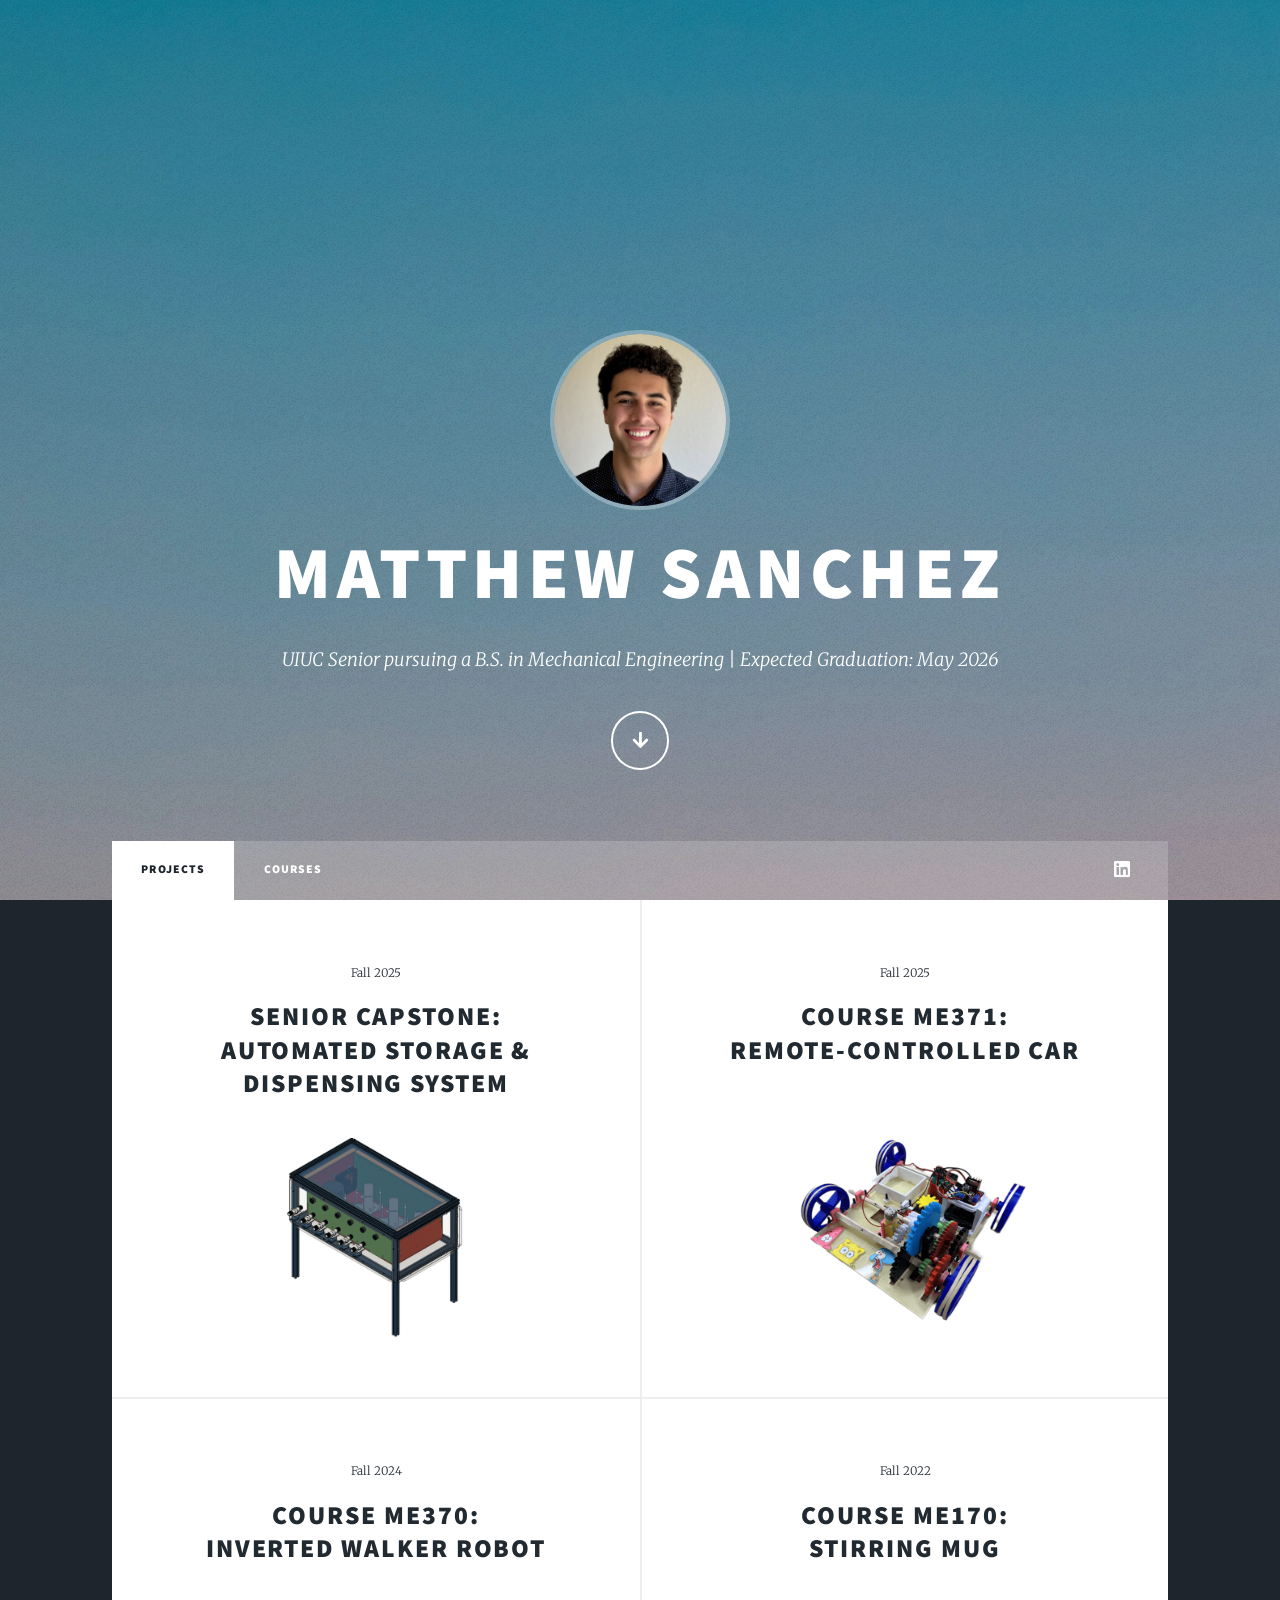
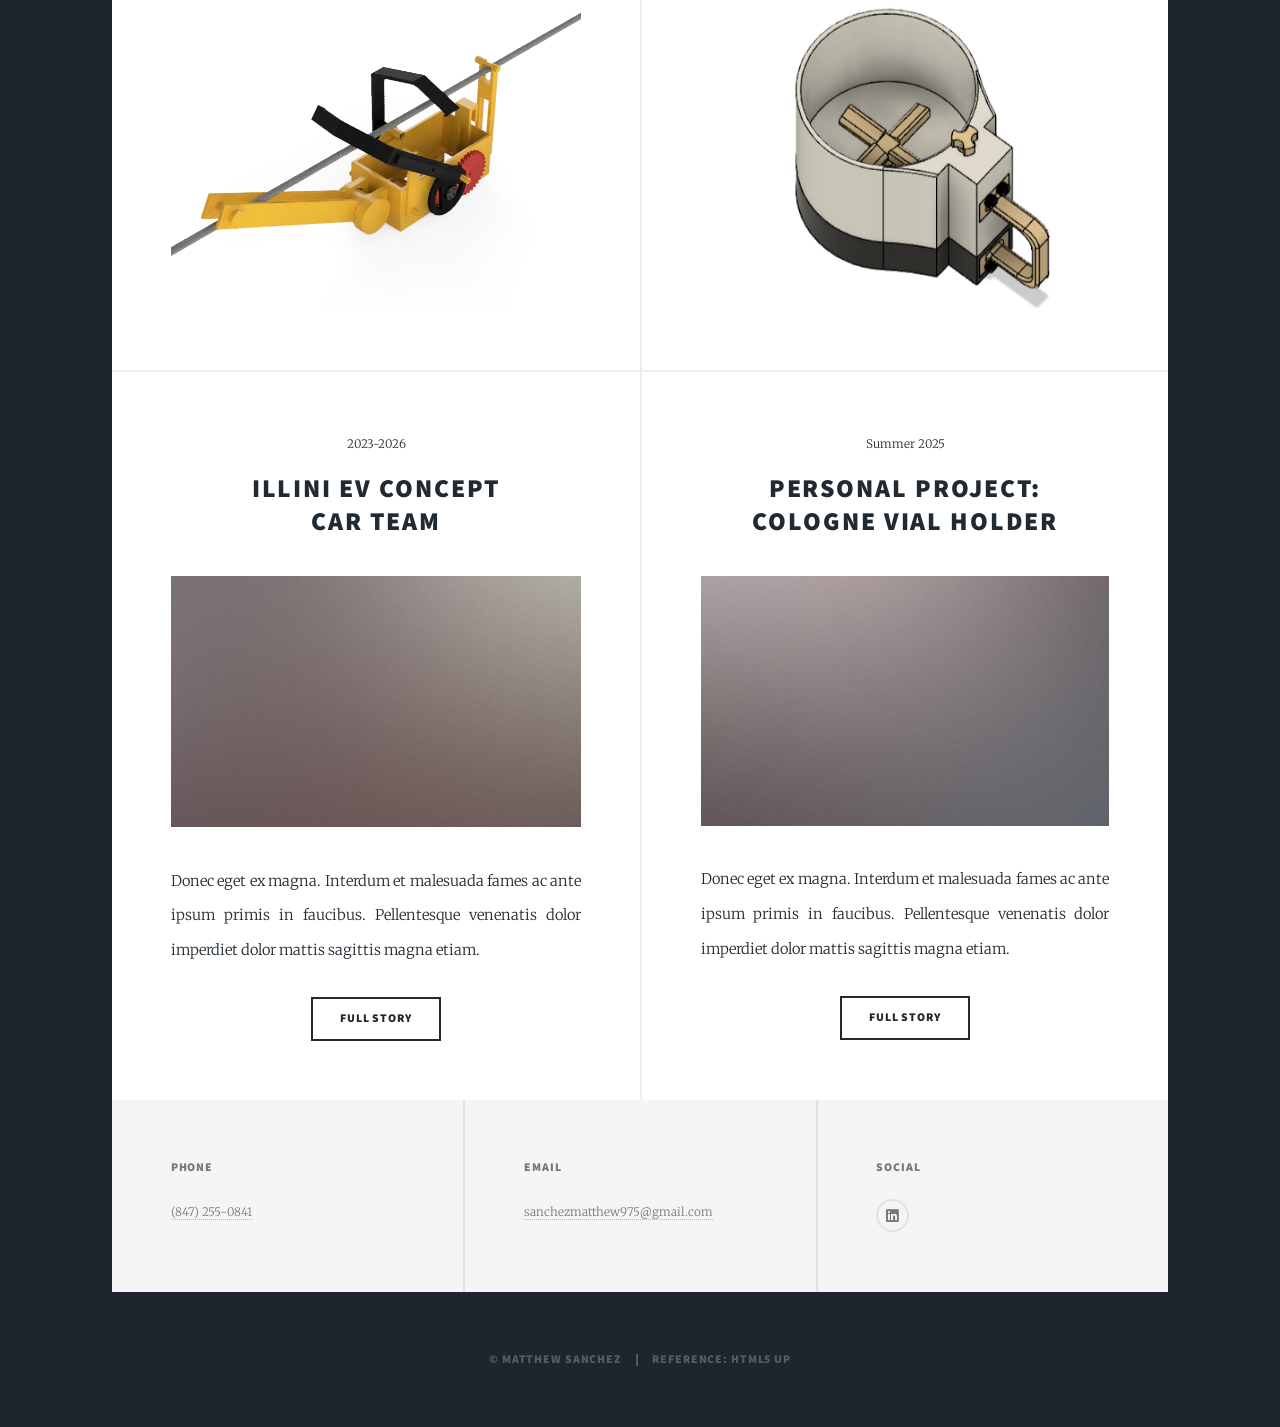
==== index.html @ 17739a6c "updated the website" ====
<!DOCTYPE HTML>
<!--
	Massively by HTML5 UP
	html5up.net | @ajlkn
	Free for personal and commercial use under the CCA 3.0 license (html5up.net/license)
-->
<html>
	<style>
    /* This handles the circular photo sizing and shape */
    #intro .image.profile {
        display: block;
        margin: 0 auto 2rem auto; /* Centers the image and adds space below */
        width: 180px;             /* Size of the circle */
        height: 180px;
    }

    #intro .image.profile img {
        width: 100%;
        height: 100%;
        border-radius: 50%;       /* Makes it a circle */
        object-fit: cover;        /* Keeps the face from looking stretched */
        border: 4px solid rgba(255, 255, 255, 0.3); /* Subtle white border */
    }
	</style>
	<head>
		<title>Matthew Sanchez Portfolio</title>
		<meta charset="utf-8" />
		<meta name="viewport" content="width=device-width, initial-scale=1, user-scalable=no" />
		<link rel="stylesheet" href="assets/css/main.css" />
		<noscript><link rel="stylesheet" href="assets/css/noscript.css" /></noscript>
	</head>
	<body class="is-preload">

		<!-- Wrapper -->
			<div id="wrapper" class="fade-in">

				<!-- Intro -->
					<div id="intro">
						<span class="image profile"><img src="images/closeup3.JPG" alt="Matthew Sanchez Profile" /></span>
						<h1>Matthew Sanchez</h1>
						<p>UIUC Senior pursuing a B.S. in Mechanical Engineering | Expected Graduation: May 2026</p>
						<ul class="actions">
							<li><a href="#header" class="button icon solid solo fa-arrow-down scrolly">Continue</a></li>
						</ul>
					</div>

				<!-- Header -->
					<header id="header">
						<a  class="logo">Projects</a>
					</header>

				<!-- Nav -->
					<nav id="nav">
						<ul class="links">
							<li class="active"><a href="index.html">Projects</a></li>
							<li><a href="courses.html">Courses</a></li>
							<!-- <li><a href="elements.html">Elements Reference</a></li> -->
						</ul>
						<ul class="icons">
							<li><a href="https://www.linkedin.com/in/matthew-sanchez-/" class="icon brands fa-linkedin"><span class="label">LinkedIn</span></a></li>
						</ul>
					</nav>

				<!-- Main -->
					<div id="main">

						<!-- Featured Post
							<article class="post featured">
								<header class="major">
									<span class="date">April 25, 2017</span>
									<h2><a href="#">And this is a<br />
									massive headline</a></h2>
									<p>Matthew ornare velit lacus varius enim ullamcorper proin aliquam<br />
									facilisis ante sed etiam magna interdum congue. Lorem ipsum dolor<br />
									amet nullam sed etiam veroeros.</p>
								</header>
								<a href="#" class="image main"><img src="images/pic01.jpg" alt="" /></a>
								<ul class="actions special">
									<li><a href="#" class="button large">Full Story</a></li>
								</ul>
							</article> -->

						<!-- Posts -->
							<section class="posts">
								<article>
									<header>
										<span class="date">Fall 2025</span>
										<h2><a href="senior_capstone.html">Senior Capstone:<br />
										Automated Storage & Dispensing System</a></h2>
									</header>
									<a href="senior_capstone.html" class="image fit"><img src="images/senior_1.png" alt="" /></a>
								</article>
								<article>
									<header>
										<span class="date">Fall 2025</span>
										<h2><a href="me371.html">Course ME371:<br />
										Remote-Controlled Car<br />
										‎ </a></h2>
									</header>
									<a href="me371.html" class="image fit"><img src="images/rc_car2.png" alt="" /></a>
								</article>
								<article>
									<header>
										<span class="date">Fall 2024</span>
										<h2><a href="370.html">Course ME370:<br />
										Inverted Walker Robot</a></h2>
									</header>
									<a href="370.html" class="image fit"><img src="images/sloth3.png" alt="" /></a>
								</article>
								<article>
									<header>
										<span class="date">Fall 2022</span>
										<h2><a href="#">Course ME170:<br />
										Stirring Mug</a></h2>
									</header>
									<a href="#" class="image fit"><img src="images/teamugpro2.png" alt="" /></a>
								</article>
								<article>
									<header>
										<span class="date">2023-2026</span>
										<h2><a href="#">Illini EV Concept<br />
										Car Team</a></h2>
									</header>
									<a href="#" class="image fit"><img src="images/pic06.jpg" alt="" /></a>
									<p>Donec eget ex magna. Interdum et malesuada fames ac ante ipsum primis in faucibus. Pellentesque venenatis dolor imperdiet dolor mattis sagittis magna etiam.</p>
									<ul class="actions special">
										<li><a href="#" class="button">Full Story</a></li>
									</ul>
								</article>
								<article>
									<header>
										<span class="date">Summer 2025</span>
										<h2><a href="#">Personal Project:<br />
										Cologne Vial Holder</a></h2>
									</header>
									<a href="#" class="image fit"><img src="images/pic07.jpg" alt="" /></a>
									<p>Donec eget ex magna. Interdum et malesuada fames ac ante ipsum primis in faucibus. Pellentesque venenatis dolor imperdiet dolor mattis sagittis magna etiam.</p>
									<ul class="actions special">
										<li><a href="#" class="button">Full Story</a></li>
									</ul>
								</article>
							</section>
					</div>

				<!-- Footer -->
					<footer id="footer">
							<section>
								<h3>Phone</h3>
								<p><a>(847) 255-0841</a></p>
							</section>
							<section>
								<h3>Email</h3>
								<p><a>sanchezmatthew975@gmail.com</a></p>
							</section>
							<section>
								<h3>Social</h3>
								<ul class="icons alt">
									<li><a href="https://www.linkedin.com/in/matthew-sanchez-/" class="icon brands fa-linkedin"><span class="label">LinkedIn</span></a></li>
								</ul>
							</section>
					</footer>

				<!-- Copyright -->
					<div id="copyright">
						<ul><li>&copy; Matthew Sanchez</li><li>Reference: HTML5 UP</li></ul>
					</div>

			</div>

		<!-- Scripts -->
			<script src="assets/js/jquery.min.js"></script>
			<script src="assets/js/jquery.scrollex.min.js"></script>
			<script src="assets/js/jquery.scrolly.min.js"></script>
			<script src="assets/js/browser.min.js"></script>
			<script src="assets/js/breakpoints.min.js"></script>
			<script src="assets/js/util.js"></script>
			<script src="assets/js/main.js"></script>

	</body>
</html>
---- assets/css/main.css ----
@import url(fontawesome-all.min.css);
@import url("https://fonts.googleapis.com/css?family=Merriweather:300,700,300italic,700italic|Source+Sans+Pro:900");

/*
	Massively by HTML5 UP
	html5up.net | @ajlkn
	Free for personal and commercial use under the CCA 3.0 license (html5up.net/license)
*/

html, body, div, span, applet, object,
iframe, h1, h2, h3, h4, h5, h6, p, blockquote,
pre, a, abbr, acronym, address, big, cite,
code, del, dfn, em, img, ins, kbd, q, s, samp,
small, strike, strong, sub, sup, tt, var, b,
u, i, center, dl, dt, dd, ol, ul, li, fieldset,
form, label, legend, table, caption, tbody,
tfoot, thead, tr, th, td, article, aside,
canvas, details, embed, figure, figcaption,
footer, header, hgroup, menu, nav, output, ruby,
section, summary, time, mark, audio, video {
	margin: 0;
	padding: 0;
	border: 0;
	font-size: 100%;
	font: inherit;
	vertical-align: baseline;}

article, aside, details, figcaption, figure,
footer, header, hgroup, menu, nav, section {
	display: block;}

body {
	line-height: 1;
}

ol, ul {
	list-style: none;
}

blockquote, q {
	quotes: none;
}

	blockquote:before, blockquote:after, q:before, q:after {
		content: '';
		content: none;
	}

table {
	border-collapse: collapse;
	border-spacing: 0;
}

body {
	-webkit-text-size-adjust: none;
}

mark {
	background-color: transparent;
	color: inherit;
}

input::-moz-focus-inner {
	border: 0;
	padding: 0;
}

input, select, textarea {
	-moz-appearance: none;
	-webkit-appearance: none;
	-ms-appearance: none;
	appearance: none;
}

/* Basic */

	@-ms-viewport {
		width: device-width;
	}

	body {
		-ms-overflow-style: scrollbar;
	}

	@media screen and (max-width: 480px) {

		html, body {
			min-width: 320px;
		}

	}

	html {
		box-sizing: border-box;
	}

	*, *:before, *:after {
		box-sizing: inherit;
	}

	body {
		background-color: #1e252d;
	}

		body.is-preload *, body.is-preload *:before, body.is-preload *:after {
			-moz-animation: none !important;
			-webkit-animation: none !important;
			-ms-animation: none !important;
			animation: none !important;
			-moz-transition: none !important;
			-webkit-transition: none !important;
			-ms-transition: none !important;
			transition: none !important;
		}

/* Type */

	html {
		font-size: 16pt;
	}

		@media screen and (max-width: 1680px) {

			html {
				font-size: 12pt;
			}

		}

		@media screen and (max-width: 1280px) {

			html {
				font-size: 11pt;
			}

		}

		@media screen and (max-width: 360px) {

			html {
				font-size: 10pt;
			}

		}

	body {
		color: #212931;
	}

	body, input, select, textarea {
		font-family: "Merriweather", Georgia, serif;
		font-weight: 300;
		font-size: 1rem;
		line-height: 2.375;
	}

	a {
		-moz-transition: color 0.2s ease-in-out, background-color 0.2s ease-in-out, border-color 0.2s ease-in-out, box-shadow 0.2s ease-in-out;
		-webkit-transition: color 0.2s ease-in-out, background-color 0.2s ease-in-out, border-color 0.2s ease-in-out, box-shadow 0.2s ease-in-out;
		-ms-transition: color 0.2s ease-in-out, background-color 0.2s ease-in-out, border-color 0.2s ease-in-out, box-shadow 0.2s ease-in-out;
		transition: color 0.2s ease-in-out, background-color 0.2s ease-in-out, border-color 0.2s ease-in-out, box-shadow 0.2s ease-in-out;
		border-bottom: dotted 1px;
		text-decoration: none;
	}

		a:hover {
			border-bottom-color: transparent;
		}

	strong, b {
		font-weight: 600;
	}

	em, i {
		font-style: italic;
	}

	p {
		text-align: justify;
		margin: 0 0 2rem 0;
	}

	h1, h2, h3, h4, h5, h6 {
		font-family: "Source Sans Pro", Helvetica, sans-serif;
		font-weight: 900;
		line-height: 1.5;
		letter-spacing: 0.075em;
		text-transform: uppercase;
		margin: 0 0 1rem 0;
	}

		h1 a, h2 a, h3 a, h4 a, h5 a, h6 a {
			border-bottom: 0;
			color: inherit;
			text-decoration: none;
		}

	h1 {
		font-size: 4rem;
		line-height: 1.1;
		margin: 0 0 2rem 0;
	}

	h2 {
		font-size: 1.75rem;
		line-height: 1.3;
		margin: 0 0 1.5rem 0;
	}

	h3 {
		font-size: 1.25rem;
		margin: 0 0 1.5rem 0;
	}

	h4 {
		font-size: 1rem;
	}

	h5 {
		font-size: 0.9rem;
	}

	h6 {
		font-size: 0.8rem;
	}

	sub {
		font-size: 0.8rem;
		position: relative;
		top: 0.5rem;
	}

	sup {
		font-size: 0.8rem;
		position: relative;
		top: -0.5rem;
	}

	blockquote {
		border-left: solid 4px;
		font-style: italic;
		margin: 0 0 2rem 0;
		padding: 0.5rem 0 0.5rem 2rem;
	}

	code {
		border: solid 2px;
		font-family: "Courier New", monospace;
		font-size: 0.9rem;
		margin: 0 0.25rem;
		padding: 0.25rem 0.65rem;
	}

	pre {
		-webkit-overflow-scrolling: touch;
		font-family: "Courier New", monospace;
		font-size: 0.9rem;
		margin: 0 0 2rem 0;
	}

		pre code {
			display: block;
			line-height: 1.75;
			padding: 1rem 1.5rem;
			overflow-x: auto;
		}

	hr {
		border: 0;
		border-bottom: solid 2px;
		margin: 3rem 0;
	}

		hr.major {
			margin: 5rem 0;
		}

	.align-left {
		text-align: left;
	}

	.align-center {
		text-align: center;
	}

	.align-right {
		text-align: right;
	}

	input, select, textarea {
		color: #212931;
	}

	a {
		color: #212931;
		border-bottom-color: rgba(33, 41, 49, 0.5);
	}

		a:hover {
			border-bottom-color: transparent;
			color: #18bfef !important;
		}

	strong, b {
		color: #212931;
	}

	h1, h2, h3, h4, h5, h6 {
		color: #212931;
	}

	blockquote {
		border-left-color: #eeeeee;
	}

	code {
		background: rgba(220, 220, 220, 0.25);
		border-color: #eeeeee;
	}

	hr {
		border-bottom-color: #eeeeee;
	}

/* Row */

	.row {
		display: flex;
		flex-wrap: wrap;
		box-sizing: border-box;
		align-items: stretch;
	}

		.row > * {
			box-sizing: border-box;
		}

		.row.gtr-uniform > * > :last-child {
			margin-bottom: 0;
		}

		.row.aln-left {
			justify-content: flex-start;
		}

		.row.aln-center {
			justify-content: center;
		}

		.row.aln-right {
			justify-content: flex-end;
		}

		.row.aln-top {
			align-items: flex-start;
		}

		.row.aln-middle {
			align-items: center;
		}

		.row.aln-bottom {
			align-items: flex-end;
		}

		.row > .imp {
			order: -1;
		}

		.row > .col-1 {
			width: 8.33333%;
		}

		.row > .off-1 {
			margin-left: 8.33333%;
		}

		.row > .col-2 {
			width: 16.66667%;
		}

		.row > .off-2 {
			margin-left: 16.66667%;
		}

		.row > .col-3 {
			width: 25%;
		}

		.row > .off-3 {
			margin-left: 25%;
		}

		.row > .col-4 {
			width: 33.33333%;
		}

		.row > .off-4 {
			margin-left: 33.33333%;
		}

		.row > .col-5 {
			width: 41.66667%;
		}

		.row > .off-5 {
			margin-left: 41.66667%;
		}

		.row > .col-6 {
			width: 50%;
		}

		.row > .off-6 {
			margin-left: 50%;
		}

		.row > .col-7 {
			width: 58.33333%;
		}

		.row > .off-7 {
			margin-left: 58.33333%;
		}

		.row > .col-8 {
			width: 66.66667%;
		}

		.row > .off-8 {
			margin-left: 66.66667%;
		}

		.row > .col-9 {
			width: 75%;
		}

		.row > .off-9 {
			margin-left: 75%;
		}

		.row > .col-10 {
			width: 83.33333%;
		}

		.row > .off-10 {
			margin-left: 83.33333%;
		}

		.row > .col-11 {
			width: 91.66667%;
		}

		.row > .off-11 {
			margin-left: 91.66667%;
		}

		.row > .col-12 {
			width: 100%;
		}

		.row > .off-12 {
			margin-left: 100%;
		}

		.row.gtr-0 {
			margin-top: 0;
			margin-left: 0rem;
		}

			.row.gtr-0 > * {
				padding: 0 0 0 0rem;
			}

			.row.gtr-0.gtr-uniform {
				margin-top: 0rem;
			}

				.row.gtr-0.gtr-uniform > * {
					padding-top: 0rem;
				}

		.row.gtr-25 {
			margin-top: 0;
			margin-left: -0.375rem;
		}

			.row.gtr-25 > * {
				padding: 0 0 0 0.375rem;
			}

			.row.gtr-25.gtr-uniform {
				margin-top: -0.375rem;
			}

				.row.gtr-25.gtr-uniform > * {
					padding-top: 0.375rem;
				}

		.row.gtr-50 {
			margin-top: 0;
			margin-left: -0.75rem;
		}

			.row.gtr-50 > * {
				padding: 0 0 0 0.75rem;
			}

			.row.gtr-50.gtr-uniform {
				margin-top: -0.75rem;
			}

				.row.gtr-50.gtr-uniform > * {
					padding-top: 0.75rem;
				}

		.row {
			margin-top: 0;
			margin-left: -1.5rem;
		}

			.row > * {
				padding: 0 0 0 1.5rem;
			}

			.row.gtr-uniform {
				margin-top: -1.5rem;
			}

				.row.gtr-uniform > * {
					padding-top: 1.5rem;
				}

		.row.gtr-150 {
			margin-top: 0;
			margin-left: -2.25rem;
		}

			.row.gtr-150 > * {
				padding: 0 0 0 2.25rem;
			}

			.row.gtr-150.gtr-uniform {
				margin-top: -2.25rem;
			}

				.row.gtr-150.gtr-uniform > * {
					padding-top: 2.25rem;
				}

		.row.gtr-200 {
			margin-top: 0;
			margin-left: -3rem;
		}

			.row.gtr-200 > * {
				padding: 0 0 0 3rem;
			}

			.row.gtr-200.gtr-uniform {
				margin-top: -3rem;
			}

				.row.gtr-200.gtr-uniform > * {
					padding-top: 3rem;
				}

		@media screen and (max-width: 1680px) {

			.row {
				display: flex;
				flex-wrap: wrap;
				box-sizing: border-box;
				align-items: stretch;
			}

				.row > * {
					box-sizing: border-box;
				}

				.row.gtr-uniform > * > :last-child {
					margin-bottom: 0;
				}

				.row.aln-left {
					justify-content: flex-start;
				}

				.row.aln-center {
					justify-content: center;
				}

				.row.aln-right {
					justify-content: flex-end;
				}

				.row.aln-top {
					align-items: flex-start;
				}

				.row.aln-middle {
					align-items: center;
				}

				.row.aln-bottom {
					align-items: flex-end;
				}

				.row > .imp-xlarge {
					order: -1;
				}

				.row > .col-1-xlarge {
					width: 8.33333%;
				}

				.row > .off-1-xlarge {
					margin-left: 8.33333%;
				}

				.row > .col-2-xlarge {
					width: 16.66667%;
				}

				.row > .off-2-xlarge {
					margin-left: 16.66667%;
				}

				.row > .col-3-xlarge {
					width: 25%;
				}

				.row > .off-3-xlarge {
					margin-left: 25%;
				}

				.row > .col-4-xlarge {
					width: 33.33333%;
				}

				.row > .off-4-xlarge {
					margin-left: 33.33333%;
				}

				.row > .col-5-xlarge {
					width: 41.66667%;
				}

				.row > .off-5-xlarge {
					margin-left: 41.66667%;
				}

				.row > .col-6-xlarge {
					width: 50%;
				}

				.row > .off-6-xlarge {
					margin-left: 50%;
				}

				.row > .col-7-xlarge {
					width: 58.33333%;
				}

				.row > .off-7-xlarge {
					margin-left: 58.33333%;
				}

				.row > .col-8-xlarge {
					width: 66.66667%;
				}

				.row > .off-8-xlarge {
					margin-left: 66.66667%;
				}

				.row > .col-9-xlarge {
					width: 75%;
				}

				.row > .off-9-xlarge {
					margin-left: 75%;
				}

				.row > .col-10-xlarge {
					width: 83.33333%;
				}

				.row > .off-10-xlarge {
					margin-left: 83.33333%;
				}

				.row > .col-11-xlarge {
					width: 91.66667%;
				}

				.row > .off-11-xlarge {
					margin-left: 91.66667%;
				}

				.row > .col-12-xlarge {
					width: 100%;
				}

				.row > .off-12-xlarge {
					margin-left: 100%;
				}

				.row.gtr-0 {
					margin-top: 0;
					margin-left: 0rem;
				}

					.row.gtr-0 > * {
						padding: 0 0 0 0rem;
					}

					.row.gtr-0.gtr-uniform {
						margin-top: 0rem;
					}

						.row.gtr-0.gtr-uniform > * {
							padding-top: 0rem;
						}

				.row.gtr-25 {
					margin-top: 0;
					margin-left: -0.375rem;
				}

					.row.gtr-25 > * {
						padding: 0 0 0 0.375rem;
					}

					.row.gtr-25.gtr-uniform {
						margin-top: -0.375rem;
					}

						.row.gtr-25.gtr-uniform > * {
							padding-top: 0.375rem;
						}

				.row.gtr-50 {
					margin-top: 0;
					margin-left: -0.75rem;
				}

					.row.gtr-50 > * {
						padding: 0 0 0 0.75rem;
					}

					.row.gtr-50.gtr-uniform {
						margin-top: -0.75rem;
					}

						.row.gtr-50.gtr-uniform > * {
							padding-top: 0.75rem;
						}

				.row {
					margin-top: 0;
					margin-left: -1.5rem;
				}

					.row > * {
						padding: 0 0 0 1.5rem;
					}

					.row.gtr-uniform {
						margin-top: -1.5rem;
					}

						.row.gtr-uniform > * {
							padding-top: 1.5rem;
						}

				.row.gtr-150 {
					margin-top: 0;
					margin-left: -2.25rem;
				}

					.row.gtr-150 > * {
						padding: 0 0 0 2.25rem;
					}

					.row.gtr-150.gtr-uniform {
						margin-top: -2.25rem;
					}

						.row.gtr-150.gtr-uniform > * {
							padding-top: 2.25rem;
						}

				.row.gtr-200 {
					margin-top: 0;
					margin-left: -3rem;
				}

					.row.gtr-200 > * {
						padding: 0 0 0 3rem;
					}

					.row.gtr-200.gtr-uniform {
						margin-top: -3rem;
					}

						.row.gtr-200.gtr-uniform > * {
							padding-top: 3rem;
						}

		}

		@media screen and (max-width: 1280px) {

			.row {
				display: flex;
				flex-wrap: wrap;
				box-sizing: border-box;
				align-items: stretch;
			}

				.row > * {
					box-sizing: border-box;
				}

				.row.gtr-uniform > * > :last-child {
					margin-bottom: 0;
				}

				.row.aln-left {
					justify-content: flex-start;
				}

				.row.aln-center {
					justify-content: center;
				}

				.row.aln-right {
					justify-content: flex-end;
				}

				.row.aln-top {
					align-items: flex-start;
				}

				.row.aln-middle {
					align-items: center;
				}

				.row.aln-bottom {
					align-items: flex-end;
				}

				.row > .imp-large {
					order: -1;
				}

				.row > .col-1-large {
					width: 8.33333%;
				}

				.row > .off-1-large {
					margin-left: 8.33333%;
				}

				.row > .col-2-large {
					width: 16.66667%;
				}

				.row > .off-2-large {
					margin-left: 16.66667%;
				}

				.row > .col-3-large {
					width: 25%;
				}

				.row > .off-3-large {
					margin-left: 25%;
				}

				.row > .col-4-large {
					width: 33.33333%;
				}

				.row > .off-4-large {
					margin-left: 33.33333%;
				}

				.row > .col-5-large {
					width: 41.66667%;
				}

				.row > .off-5-large {
					margin-left: 41.66667%;
				}

				.row > .col-6-large {
					width: 50%;
				}

				.row > .off-6-large {
					margin-left: 50%;
				}

				.row > .col-7-large {
					width: 58.33333%;
				}

				.row > .off-7-large {
					margin-left: 58.33333%;
				}

				.row > .col-8-large {
					width: 66.66667%;
				}

				.row > .off-8-large {
					margin-left: 66.66667%;
				}

				.row > .col-9-large {
					width: 75%;
				}

				.row > .off-9-large {
					margin-left: 75%;
				}

				.row > .col-10-large {
					width: 83.33333%;
				}

				.row > .off-10-large {
					margin-left: 83.33333%;
				}

				.row > .col-11-large {
					width: 91.66667%;
				}

				.row > .off-11-large {
					margin-left: 91.66667%;
				}

				.row > .col-12-large {
					width: 100%;
				}

				.row > .off-12-large {
					margin-left: 100%;
				}

				.row.gtr-0 {
					margin-top: 0;
					margin-left: 0rem;
				}

					.row.gtr-0 > * {
						padding: 0 0 0 0rem;
					}

					.row.gtr-0.gtr-uniform {
						margin-top: 0rem;
					}

						.row.gtr-0.gtr-uniform > * {
							padding-top: 0rem;
						}

				.row.gtr-25 {
					margin-top: 0;
					margin-left: -0.375rem;
				}

					.row.gtr-25 > * {
						padding: 0 0 0 0.375rem;
					}

					.row.gtr-25.gtr-uniform {
						margin-top: -0.375rem;
					}

						.row.gtr-25.gtr-uniform > * {
							padding-top: 0.375rem;
						}

				.row.gtr-50 {
					margin-top: 0;
					margin-left: -0.75rem;
				}

					.row.gtr-50 > * {
						padding: 0 0 0 0.75rem;
					}

					.row.gtr-50.gtr-uniform {
						margin-top: -0.75rem;
					}

						.row.gtr-50.gtr-uniform > * {
							padding-top: 0.75rem;
						}

				.row {
					margin-top: 0;
					margin-left: -1.5rem;
				}

					.row > * {
						padding: 0 0 0 1.5rem;
					}

					.row.gtr-uniform {
						margin-top: -1.5rem;
					}

						.row.gtr-uniform > * {
							padding-top: 1.5rem;
						}

				.row.gtr-150 {
					margin-top: 0;
					margin-left: -2.25rem;
				}

					.row.gtr-150 > * {
						padding: 0 0 0 2.25rem;
					}

					.row.gtr-150.gtr-uniform {
						margin-top: -2.25rem;
					}

						.row.gtr-150.gtr-uniform > * {
							padding-top: 2.25rem;
						}

				.row.gtr-200 {
					margin-top: 0;
					margin-left: -3rem;
				}

					.row.gtr-200 > * {
						padding: 0 0 0 3rem;
					}

					.row.gtr-200.gtr-uniform {
						margin-top: -3rem;
					}

						.row.gtr-200.gtr-uniform > * {
							padding-top: 3rem;
						}

		}

		@media screen and (max-width: 980px) {

			.row {
				display: flex;
				flex-wrap: wrap;
				box-sizing: border-box;
				align-items: stretch;
			}

				.row > * {
					box-sizing: border-box;
				}

				.row.gtr-uniform > * > :last-child {
					margin-bottom: 0;
				}

				.row.aln-left {
					justify-content: flex-start;
				}

				.row.aln-center {
					justify-content: center;
				}

				.row.aln-right {
					justify-content: flex-end;
				}

				.row.aln-top {
					align-items: flex-start;
				}

				.row.aln-middle {
					align-items: center;
				}

				.row.aln-bottom {
					align-items: flex-end;
				}

				.row > .imp-medium {
					order: -1;
				}

				.row > .col-1-medium {
					width: 8.33333%;
				}

				.row > .off-1-medium {
					margin-left: 8.33333%;
				}

				.row > .col-2-medium {
					width: 16.66667%;
				}

				.row > .off-2-medium {
					margin-left: 16.66667%;
				}

				.row > .col-3-medium {
					width: 25%;
				}

				.row > .off-3-medium {
					margin-left: 25%;
				}

				.row > .col-4-medium {
					width: 33.33333%;
				}

				.row > .off-4-medium {
					margin-left: 33.33333%;
				}

				.row > .col-5-medium {
					width: 41.66667%;
				}

				.row > .off-5-medium {
					margin-left: 41.66667%;
				}

				.row > .col-6-medium {
					width: 50%;
				}

				.row > .off-6-medium {
					margin-left: 50%;
				}

				.row > .col-7-medium {
					width: 58.33333%;
				}

				.row > .off-7-medium {
					margin-left: 58.33333%;
				}

				.row > .col-8-medium {
					width: 66.66667%;
				}

				.row > .off-8-medium {
					margin-left: 66.66667%;
				}

				.row > .col-9-medium {
					width: 75%;
				}

				.row > .off-9-medium {
					margin-left: 75%;
				}

				.row > .col-10-medium {
					width: 83.33333%;
				}

				.row > .off-10-medium {
					margin-left: 83.33333%;
				}

				.row > .col-11-medium {
					width: 91.66667%;
				}

				.row > .off-11-medium {
					margin-left: 91.66667%;
				}

				.row > .col-12-medium {
					width: 100%;
				}

				.row > .off-12-medium {
					margin-left: 100%;
				}

				.row.gtr-0 {
					margin-top: 0;
					margin-left: 0rem;
				}

					.row.gtr-0 > * {
						padding: 0 0 0 0rem;
					}

					.row.gtr-0.gtr-uniform {
						margin-top: 0rem;
					}

						.row.gtr-0.gtr-uniform > * {
							padding-top: 0rem;
						}

				.row.gtr-25 {
					margin-top: 0;
					margin-left: -0.375rem;
				}

					.row.gtr-25 > * {
						padding: 0 0 0 0.375rem;
					}

					.row.gtr-25.gtr-uniform {
						margin-top: -0.375rem;
					}

						.row.gtr-25.gtr-uniform > * {
							padding-top: 0.375rem;
						}

				.row.gtr-50 {
					margin-top: 0;
					margin-left: -0.75rem;
				}

					.row.gtr-50 > * {
						padding: 0 0 0 0.75rem;
					}

					.row.gtr-50.gtr-uniform {
						margin-top: -0.75rem;
					}

						.row.gtr-50.gtr-uniform > * {
							padding-top: 0.75rem;
						}

				.row {
					margin-top: 0;
					margin-left: -1.5rem;
				}

					.row > * {
						padding: 0 0 0 1.5rem;
					}

					.row.gtr-uniform {
						margin-top: -1.5rem;
					}

						.row.gtr-uniform > * {
							padding-top: 1.5rem;
						}

				.row.gtr-150 {
					margin-top: 0;
					margin-left: -2.25rem;
				}

					.row.gtr-150 > * {
						padding: 0 0 0 2.25rem;
					}

					.row.gtr-150.gtr-uniform {
						margin-top: -2.25rem;
					}

						.row.gtr-150.gtr-uniform > * {
							padding-top: 2.25rem;
						}

				.row.gtr-200 {
					margin-top: 0;
					margin-left: -3rem;
				}

					.row.gtr-200 > * {
						padding: 0 0 0 3rem;
					}

					.row.gtr-200.gtr-uniform {
						margin-top: -3rem;
					}

						.row.gtr-200.gtr-uniform > * {
							padding-top: 3rem;
						}

		}

		@media screen and (max-width: 736px) {

			.row {
				display: flex;
				flex-wrap: wrap;
				box-sizing: border-box;
				align-items: stretch;
			}

				.row > * {
					box-sizing: border-box;
				}

				.row.gtr-uniform > * > :last-child {
					margin-bottom: 0;
				}

				.row.aln-left {
					justify-content: flex-start;
				}

				.row.aln-center {
					justify-content: center;
				}

				.row.aln-right {
					justify-content: flex-end;
				}

				.row.aln-top {
					align-items: flex-start;
				}

				.row.aln-middle {
					align-items: center;
				}

				.row.aln-bottom {
					align-items: flex-end;
				}

				.row > .imp-small {
					order: -1;
				}

				.row > .col-1-small {
					width: 8.33333%;
				}

				.row > .off-1-small {
					margin-left: 8.33333%;
				}

				.row > .col-2-small {
					width: 16.66667%;
				}

				.row > .off-2-small {
					margin-left: 16.66667%;
				}

				.row > .col-3-small {
					width: 25%;
				}

				.row > .off-3-small {
					margin-left: 25%;
				}

				.row > .col-4-small {
					width: 33.33333%;
				}

				.row > .off-4-small {
					margin-left: 33.33333%;
				}

				.row > .col-5-small {
					width: 41.66667%;
				}

				.row > .off-5-small {
					margin-left: 41.66667%;
				}

				.row > .col-6-small {
					width: 50%;
				}

				.row > .off-6-small {
					margin-left: 50%;
				}

				.row > .col-7-small {
					width: 58.33333%;
				}

				.row > .off-7-small {
					margin-left: 58.33333%;
				}

				.row > .col-8-small {
					width: 66.66667%;
				}

				.row > .off-8-small {
					margin-left: 66.66667%;
				}

				.row > .col-9-small {
					width: 75%;
				}

				.row > .off-9-small {
					margin-left: 75%;
				}

				.row > .col-10-small {
					width: 83.33333%;
				}

				.row > .off-10-small {
					margin-left: 83.33333%;
				}

				.row > .col-11-small {
					width: 91.66667%;
				}

				.row > .off-11-small {
					margin-left: 91.66667%;
				}

				.row > .col-12-small {
					width: 100%;
				}

				.row > .off-12-small {
					margin-left: 100%;
				}

				.row.gtr-0 {
					margin-top: 0;
					margin-left: 0rem;
				}

					.row.gtr-0 > * {
						padding: 0 0 0 0rem;
					}

					.row.gtr-0.gtr-uniform {
						margin-top: 0rem;
					}

						.row.gtr-0.gtr-uniform > * {
							padding-top: 0rem;
						}

				.row.gtr-25 {
					margin-top: 0;
					margin-left: -0.375rem;
				}

					.row.gtr-25 > * {
						padding: 0 0 0 0.375rem;
					}

					.row.gtr-25.gtr-uniform {
						margin-top: -0.375rem;
					}

						.row.gtr-25.gtr-uniform > * {
							padding-top: 0.375rem;
						}

				.row.gtr-50 {
					margin-top: 0;
					margin-left: -0.75rem;
				}

					.row.gtr-50 > * {
						padding: 0 0 0 0.75rem;
					}

					.row.gtr-50.gtr-uniform {
						margin-top: -0.75rem;
					}

						.row.gtr-50.gtr-uniform > * {
							padding-top: 0.75rem;
						}

				.row {
					margin-top: 0;
					margin-left: -1.5rem;
				}

					.row > * {
						padding: 0 0 0 1.5rem;
					}

					.row.gtr-uniform {
						margin-top: -1.5rem;
					}

						.row.gtr-uniform > * {
							padding-top: 1.5rem;
						}

				.row.gtr-150 {
					margin-top: 0;
					margin-left: -2.25rem;
				}

					.row.gtr-150 > * {
						padding: 0 0 0 2.25rem;
					}

					.row.gtr-150.gtr-uniform {
						margin-top: -2.25rem;
					}

						.row.gtr-150.gtr-uniform > * {
							padding-top: 2.25rem;
						}

				.row.gtr-200 {
					margin-top: 0;
					margin-left: -3rem;
				}

					.row.gtr-200 > * {
						padding: 0 0 0 3rem;
					}

					.row.gtr-200.gtr-uniform {
						margin-top: -3rem;
					}

						.row.gtr-200.gtr-uniform > * {
							padding-top: 3rem;
						}

		}

		@media screen and (max-width: 480px) {

			.row {
				display: flex;
				flex-wrap: wrap;
				box-sizing: border-box;
				align-items: stretch;
			}

				.row > * {
					box-sizing: border-box;
				}

				.row.gtr-uniform > * > :last-child {
					margin-bottom: 0;
				}

				.row.aln-left {
					justify-content: flex-start;
				}

				.row.aln-center {
					justify-content: center;
				}

				.row.aln-right {
					justify-content: flex-end;
				}

				.row.aln-top {
					align-items: flex-start;
				}

				.row.aln-middle {
					align-items: center;
				}

				.row.aln-bottom {
					align-items: flex-end;
				}

				.row > .imp-xsmall {
					order: -1;
				}

				.row > .col-1-xsmall {
					width: 8.33333%;
				}

				.row > .off-1-xsmall {
					margin-left: 8.33333%;
				}

				.row > .col-2-xsmall {
					width: 16.66667%;
				}

				.row > .off-2-xsmall {
					margin-left: 16.66667%;
				}

				.row > .col-3-xsmall {
					width: 25%;
				}

				.row > .off-3-xsmall {
					margin-left: 25%;
				}

				.row > .col-4-xsmall {
					width: 33.33333%;
				}

				.row > .off-4-xsmall {
					margin-left: 33.33333%;
				}

				.row > .col-5-xsmall {
					width: 41.66667%;
				}

				.row > .off-5-xsmall {
					margin-left: 41.66667%;
				}

				.row > .col-6-xsmall {
					width: 50%;
				}

				.row > .off-6-xsmall {
					margin-left: 50%;
				}

				.row > .col-7-xsmall {
					width: 58.33333%;
				}

				.row > .off-7-xsmall {
					margin-left: 58.33333%;
				}

				.row > .col-8-xsmall {
					width: 66.66667%;
				}

				.row > .off-8-xsmall {
					margin-left: 66.66667%;
				}

				.row > .col-9-xsmall {
					width: 75%;
				}

				.row > .off-9-xsmall {
					margin-left: 75%;
				}

				.row > .col-10-xsmall {
					width: 83.33333%;
				}

				.row > .off-10-xsmall {
					margin-left: 83.33333%;
				}

				.row > .col-11-xsmall {
					width: 91.66667%;
				}

				.row > .off-11-xsmall {
					margin-left: 91.66667%;
				}

				.row > .col-12-xsmall {
					width: 100%;
				}

				.row > .off-12-xsmall {
					margin-left: 100%;
				}

				.row.gtr-0 {
					margin-top: 0;
					margin-left: 0rem;
				}

					.row.gtr-0 > * {
						padding: 0 0 0 0rem;
					}

					.row.gtr-0.gtr-uniform {
						margin-top: 0rem;
					}

						.row.gtr-0.gtr-uniform > * {
							padding-top: 0rem;
						}

				.row.gtr-25 {
					margin-top: 0;
					margin-left: -0.375rem;
				}

					.row.gtr-25 > * {
						padding: 0 0 0 0.375rem;
					}

					.row.gtr-25.gtr-uniform {
						margin-top: -0.375rem;
					}

						.row.gtr-25.gtr-uniform > * {
							padding-top: 0.375rem;
						}

				.row.gtr-50 {
					margin-top: 0;
					margin-left: -0.75rem;
				}

					.row.gtr-50 > * {
						padding: 0 0 0 0.75rem;
					}

					.row.gtr-50.gtr-uniform {
						margin-top: -0.75rem;
					}

						.row.gtr-50.gtr-uniform > * {
							padding-top: 0.75rem;
						}

				.row {
					margin-top: 0;
					margin-left: -1.5rem;
				}

					.row > * {
						padding: 0 0 0 1.5rem;
					}

					.row.gtr-uniform {
						margin-top: -1.5rem;
					}

						.row.gtr-uniform > * {
							padding-top: 1.5rem;
						}

				.row.gtr-150 {
					margin-top: 0;
					margin-left: -2.25rem;
				}

					.row.gtr-150 > * {
						padding: 0 0 0 2.25rem;
					}

					.row.gtr-150.gtr-uniform {
						margin-top: -2.25rem;
					}

						.row.gtr-150.gtr-uniform > * {
							padding-top: 2.25rem;
						}

				.row.gtr-200 {
					margin-top: 0;
					margin-left: -3rem;
				}

					.row.gtr-200 > * {
						padding: 0 0 0 3rem;
					}

					.row.gtr-200.gtr-uniform {
						margin-top: -3rem;
					}

						.row.gtr-200.gtr-uniform > * {
							padding-top: 3rem;
						}

		}

		@media screen and (max-width: 360px) {

			.row {
				display: flex;
				flex-wrap: wrap;
				box-sizing: border-box;
				align-items: stretch;
			}

				.row > * {
					box-sizing: border-box;
				}

				.row.gtr-uniform > * > :last-child {
					margin-bottom: 0;
				}

				.row.aln-left {
					justify-content: flex-start;
				}

				.row.aln-center {
					justify-content: center;
				}

				.row.aln-right {
					justify-content: flex-end;
				}

				.row.aln-top {
					align-items: flex-start;
				}

				.row.aln-middle {
					align-items: center;
				}

				.row.aln-bottom {
					align-items: flex-end;
				}

				.row > .imp-xxsmall {
					order: -1;
				}

				.row > .col-1-xxsmall {
					width: 8.33333%;
				}

				.row > .off-1-xxsmall {
					margin-left: 8.33333%;
				}

				.row > .col-2-xxsmall {
					width: 16.66667%;
				}

				.row > .off-2-xxsmall {
					margin-left: 16.66667%;
				}

				.row > .col-3-xxsmall {
					width: 25%;
				}

				.row > .off-3-xxsmall {
					margin-left: 25%;
				}

				.row > .col-4-xxsmall {
					width: 33.33333%;
				}

				.row > .off-4-xxsmall {
					margin-left: 33.33333%;
				}

				.row > .col-5-xxsmall {
					width: 41.66667%;
				}

				.row > .off-5-xxsmall {
					margin-left: 41.66667%;
				}

				.row > .col-6-xxsmall {
					width: 50%;
				}

				.row > .off-6-xxsmall {
					margin-left: 50%;
				}

				.row > .col-7-xxsmall {
					width: 58.33333%;
				}

				.row > .off-7-xxsmall {
					margin-left: 58.33333%;
				}

				.row > .col-8-xxsmall {
					width: 66.66667%;
				}

				.row > .off-8-xxsmall {
					margin-left: 66.66667%;
				}

				.row > .col-9-xxsmall {
					width: 75%;
				}

				.row > .off-9-xxsmall {
					margin-left: 75%;
				}

				.row > .col-10-xxsmall {
					width: 83.33333%;
				}

				.row > .off-10-xxsmall {
					margin-left: 83.33333%;
				}

				.row > .col-11-xxsmall {
					width: 91.66667%;
				}

				.row > .off-11-xxsmall {
					margin-left: 91.66667%;
				}

				.row > .col-12-xxsmall {
					width: 100%;
				}

				.row > .off-12-xxsmall {
					margin-left: 100%;
				}

				.row.gtr-0 {
					margin-top: 0;
					margin-left: 0rem;
				}

					.row.gtr-0 > * {
						padding: 0 0 0 0rem;
					}

					.row.gtr-0.gtr-uniform {
						margin-top: 0rem;
					}

						.row.gtr-0.gtr-uniform > * {
							padding-top: 0rem;
						}

				.row.gtr-25 {
					margin-top: 0;
					margin-left: -0.375rem;
				}

					.row.gtr-25 > * {
						padding: 0 0 0 0.375rem;
					}

					.row.gtr-25.gtr-uniform {
						margin-top: -0.375rem;
					}

						.row.gtr-25.gtr-uniform > * {
							padding-top: 0.375rem;
						}

				.row.gtr-50 {
					margin-top: 0;
					margin-left: -0.75rem;
				}

					.row.gtr-50 > * {
						padding: 0 0 0 0.75rem;
					}

					.row.gtr-50.gtr-uniform {
						margin-top: -0.75rem;
					}

						.row.gtr-50.gtr-uniform > * {
							padding-top: 0.75rem;
						}

				.row {
					margin-top: 0;
					margin-left: -1.5rem;
				}

					.row > * {
						padding: 0 0 0 1.5rem;
					}

					.row.gtr-uniform {
						margin-top: -1.5rem;
					}

						.row.gtr-uniform > * {
							padding-top: 1.5rem;
						}

				.row.gtr-150 {
					margin-top: 0;
					margin-left: -2.25rem;
				}

					.row.gtr-150 > * {
						padding: 0 0 0 2.25rem;
					}

					.row.gtr-150.gtr-uniform {
						margin-top: -2.25rem;
					}

						.row.gtr-150.gtr-uniform > * {
							padding-top: 2.25rem;
						}

				.row.gtr-200 {
					margin-top: 0;
					margin-left: -3rem;
				}

					.row.gtr-200 > * {
						padding: 0 0 0 3rem;
					}

					.row.gtr-200.gtr-uniform {
						margin-top: -3rem;
					}

						.row.gtr-200.gtr-uniform > * {
							padding-top: 3rem;
						}

		}

/* Box */

	.box {
		border: solid 2px;
		margin-bottom: 2rem;
		padding: 1.5rem;
	}

		.box > :last-child,
		.box > :last-child > :last-child,
		.box > :last-child > :last-child > :last-child {
			margin-bottom: 0;
		}

		.box.alt {
			border: 0;
			border-radius: 0;
			padding: 0;
		}

	.box {
		border-color: #eeeeee;
	}

/* Button */

	input[type="submit"],
	input[type="reset"],
	input[type="button"],
	button,
	.button {
		-moz-appearance: none;
		-webkit-appearance: none;
		-ms-appearance: none;
		appearance: none;
		-moz-transition: background-color 0.2s ease-in-out, box-shadow 0.2s ease-in-out, color 0.2s ease-in-out;
		-webkit-transition: background-color 0.2s ease-in-out, box-shadow 0.2s ease-in-out, color 0.2s ease-in-out;
		-ms-transition: background-color 0.2s ease-in-out, box-shadow 0.2s ease-in-out, color 0.2s ease-in-out;
		transition: background-color 0.2s ease-in-out, box-shadow 0.2s ease-in-out, color 0.2s ease-in-out;
		border: 0;
		border-radius: 0;
		cursor: pointer;
		display: inline-block;
		font-family: "Source Sans Pro", Helvetica, sans-serif;
		font-size: 0.8rem;
		font-weight: 900;
		letter-spacing: 0.075em;
		height: 3rem;
		line-height: 3rem;
		padding: 0 2rem;
		text-align: center;
		text-decoration: none;
		text-transform: uppercase;
		white-space: nowrap;
	}

		input[type="submit"].icon:before,
		input[type="reset"].icon:before,
		input[type="button"].icon:before,
		button.icon:before,
		.button.icon:before {
			margin-right: 0.5rem;
		}

		input[type="submit"].icon.solo,
		input[type="reset"].icon.solo,
		input[type="button"].icon.solo,
		button.icon.solo,
		.button.icon.solo {
			position: relative;
			width: 4rem;
			height: 4rem;
			line-height: 4rem;
			border-radius: 4rem;
			text-indent: 4rem;
			overflow: hidden;
			padding: 0;
			white-space: nowrap;
		}

			input[type="submit"].icon.solo:before,
			input[type="reset"].icon.solo:before,
			input[type="button"].icon.solo:before,
			button.icon.solo:before,
			.button.icon.solo:before {
				position: absolute;
				display: block;
				top: 0;
				left: 0;
				width: inherit;
				height: inherit;
				line-height: inherit;
				font-size: 1.25rem;
				margin-right: 0;
				text-align: center;
				text-indent: 0;
			}

		input[type="submit"].fit,
		input[type="reset"].fit,
		input[type="button"].fit,
		button.fit,
		.button.fit {
			width: 100%;
		}

		input[type="submit"].small,
		input[type="reset"].small,
		input[type="button"].small,
		button.small,
		.button.small {
			font-size: 0.7rem;
			height: 2.5rem;
			line-height: 2.5rem;
			padding: 0 1.5rem;
		}

		input[type="submit"].large,
		input[type="reset"].large,
		input[type="button"].large,
		button.large,
		.button.large {
			font-size: 0.9rem;
			height: 3.5rem;
			line-height: 3.5rem;
			padding: 0 2.75rem;
		}

		@media screen and (max-width: 980px) {

			input[type="submit"],
			input[type="reset"],
			input[type="button"],
			button,
			.button {
				font-size: 0.9rem;
				height: 3.25rem;
				line-height: 3.25rem;
			}

				input[type="submit"].large,
				input[type="reset"].large,
				input[type="button"].large,
				button.large,
				.button.large {
					font-size: 1rem;
					height: 3.75rem;
					line-height: 3.75rem;
				}

		}

		input[type="submit"].disabled, input[type="submit"]:disabled,
		input[type="reset"].disabled,
		input[type="reset"]:disabled,
		input[type="button"].disabled,
		input[type="button"]:disabled,
		button.disabled,
		button:disabled,
		.button.disabled,
		.button:disabled {
			pointer-events: none;
			opacity: 0.25;
		}

	input[type="submit"],
	input[type="reset"],
	input[type="button"],
	button,
	.button {
		background-color: transparent;
		box-shadow: inset 0 0 0 2px #212931;
		color: #212931 !important;
	}

		input[type="submit"]:hover,
		input[type="reset"]:hover,
		input[type="button"]:hover,
		button:hover,
		.button:hover {
			box-shadow: inset 0 0 0 2px #18bfef;
			color: #18bfef !important;
		}

		input[type="submit"].primary,
		input[type="reset"].primary,
		input[type="button"].primary,
		button.primary,
		.button.primary {
			background-color: #212931;
			box-shadow: none;
			color: #ffffff !important;
		}

			input[type="submit"].primary:hover,
			input[type="reset"].primary:hover,
			input[type="button"].primary:hover,
			button.primary:hover,
			.button.primary:hover {
				background-color: #18bfef;
			}

/* Form */

	form {
		margin: 0 0 2rem 0;
	}

		form > :last-child {
			margin-bottom: 0;
		}

		form > .fields {
			display: -moz-flex;
			display: -webkit-flex;
			display: -ms-flex;
			display: flex;
			-moz-flex-wrap: wrap;
			-webkit-flex-wrap: wrap;
			-ms-flex-wrap: wrap;
			flex-wrap: wrap;
			width: calc(100% + 3rem);
			margin: -1.5rem 0 2rem -1.5rem;
		}

			form > .fields > .field {
				-moz-flex-grow: 0;
				-webkit-flex-grow: 0;
				-ms-flex-grow: 0;
				flex-grow: 0;
				-moz-flex-shrink: 0;
				-webkit-flex-shrink: 0;
				-ms-flex-shrink: 0;
				flex-shrink: 0;
				padding: 1.5rem 0 0 1.5rem;
				width: calc(100% - 1.5rem);
			}

				form > .fields > .field.half {
					width: calc(50% - 0.75rem);
				}

				form > .fields > .field.third {
					width: calc(100%/3 - 0.5rem);
				}

				form > .fields > .field.quarter {
					width: calc(25% - 0.375rem);
				}

		@media screen and (max-width: 480px) {

			form > .fields {
				width: calc(100% + 3rem);
				margin: -1.5rem 0 2rem -1.5rem;
			}

				form > .fields > .field {
					padding: 1.5rem 0 0 1.5rem;
					width: calc(100% - 1.5rem);
				}

					form > .fields > .field.half {
						width: calc(100% - 1.5rem);
					}

					form > .fields > .field.third {
						width: calc(100% - 1.5rem);
					}

					form > .fields > .field.quarter {
						width: calc(100% - 1.5rem);
					}

		}

	label {
		display: block;
		font-family: "Source Sans Pro", Helvetica, sans-serif;
		font-weight: 900;
		line-height: 1.5;
		letter-spacing: 0.075em;
		font-size: 0.8rem;
		text-transform: uppercase;
		margin: 0 0 0.75rem 0;
	}

		@media screen and (max-width: 980px) {

			label {
				font-size: 0.9rem;
			}

		}

	input[type="text"],
	input[type="password"],
	input[type="email"],
	select,
	textarea {
		-moz-appearance: none;
		-webkit-appearance: none;
		-ms-appearance: none;
		appearance: none;
		background: transparent;
		border-radius: 0;
		border: solid 2px;
		color: inherit;
		display: block;
		outline: 0;
		padding: 0 1rem;
		text-decoration: none;
		width: 100%;
	}

		input[type="text"]:invalid,
		input[type="password"]:invalid,
		input[type="email"]:invalid,
		select:invalid,
		textarea:invalid {
			box-shadow: none;
		}

	select {
		background-size: 1.25rem;
		background-repeat: no-repeat;
		background-position: calc(100% - 1rem) center;
		height: 3rem;
		padding-right: 3rem;
		text-overflow: ellipsis;
	}

		select:focus::-ms-value {
			background-color: transparent;
		}

		select::-ms-expand {
			display: none;
		}

	input[type="text"],
	input[type="password"],
	input[type="email"],
	select {
		height: 3rem;
	}

	textarea {
		padding: 0.75rem 1rem;
	}

	input[type="checkbox"],
	input[type="radio"] {
		-moz-appearance: none;
		-webkit-appearance: none;
		-ms-appearance: none;
		appearance: none;
		display: block;
		float: left;
		margin-right: -2rem;
		opacity: 0;
		width: 1rem;
		z-index: -1;
	}

		input[type="checkbox"] + label,
		input[type="radio"] + label {
			text-decoration: none;
			cursor: pointer;
			display: inline-block;
			font-size: 1rem;
			letter-spacing: 0;
			font-family: "Merriweather", Georgia, serif;
			text-transform: none;
			font-weight: 300;
			padding-left: 2.8rem;
			padding-right: 1rem;
			position: relative;
		}

			input[type="checkbox"] + label:before,
			input[type="radio"] + label:before {
				-moz-osx-font-smoothing: grayscale;
				-webkit-font-smoothing: antialiased;
				display: inline-block;
				font-style: normal;
				font-variant: normal;
				text-rendering: auto;
				line-height: 1;
				text-transform: none !important;
				font-family: 'Font Awesome 5 Free';
				font-weight: 900;
			}

			input[type="checkbox"] + label:before,
			input[type="radio"] + label:before {
				border-radius: 0;
				border: solid 2px;
				content: '';
				display: inline-block;
				font-size: 0.8rem;
				height: 1.8rem;
				left: 0;
				line-height: 1.65rem;
				position: absolute;
				text-align: center;
				top: -0.125rem;
				width: 1.8rem;
			}

		input[type="checkbox"]:checked + label:before,
		input[type="radio"]:checked + label:before {
			content: '\f00c';
		}

	input[type="checkbox"] + label:before {
		border-radius: 0;
	}

	input[type="radio"] + label:before {
		border-radius: 100%;
	}

	::-webkit-input-placeholder {
		opacity: 1.0;
	}

	:-moz-placeholder {
		opacity: 1.0;
	}

	::-moz-placeholder {
		opacity: 1.0;
	}

	:-ms-input-placeholder {
		opacity: 1.0;
	}

	label {
		color: #212931;
	}

	input[type="text"],
	input[type="password"],
	input[type="email"],
	select,
	textarea {
		border-color: #eeeeee;
	}

		input[type="text"]:focus,
		input[type="password"]:focus,
		input[type="email"]:focus,
		select:focus,
		textarea:focus {
			border-color: #18bfef;
		}

	select {
		background-image: url("data:image/svg+xml;charset=utf8,%3Csvg xmlns='http://www.w3.org/2000/svg' width='40' height='40' preserveAspectRatio='none' viewBox='0 0 40 40'%3E%3Cpath d='M9.4,12.3l10.4,10.4l10.4-10.4c0.2-0.2,0.5-0.4,0.9-0.4c0.3,0,0.6,0.1,0.9,0.4l3.3,3.3c0.2,0.2,0.4,0.5,0.4,0.9 c0,0.4-0.1,0.6-0.4,0.9L20.7,31.9c-0.2,0.2-0.5,0.4-0.9,0.4c-0.3,0-0.6-0.1-0.9-0.4L4.3,17.3c-0.2-0.2-0.4-0.5-0.4-0.9 c0-0.4,0.1-0.6,0.4-0.9l3.3-3.3c0.2-0.2,0.5-0.4,0.9-0.4S9.1,12.1,9.4,12.3z' fill='%23eeeeee' /%3E%3C/svg%3E");
	}

		select option {
			background-color: #ffffff;
			color: #212931;
		}

	.select-wrapper:before {
		color: #eeeeee;
	}

	input[type="checkbox"] + label,
	input[type="radio"] + label {
		color: #212931;
	}

		input[type="checkbox"] + label:before,
		input[type="radio"] + label:before {
			border-color: #eeeeee;
		}

	input[type="checkbox"]:checked + label:before,
	input[type="radio"]:checked + label:before {
		background-color: #212931;
		border-color: #212931;
		color: #ffffff;
	}

	input[type="checkbox"]:focus + label:before,
	input[type="radio"]:focus + label:before {
		border-color: #18bfef;
	}

	::-webkit-input-placeholder {
		color: #909498 !important;
	}

	:-moz-placeholder {
		color: #909498 !important;
	}

	::-moz-placeholder {
		color: #909498 !important;
	}

	:-ms-input-placeholder {
		color: #909498 !important;
	}

	.formerize-placeholder {
		color: #909498 !important;
	}

/* Icon */

	.icon {
		text-decoration: none;
		border-bottom: none;
		position: relative;
	}

		.icon:before {
			-moz-osx-font-smoothing: grayscale;
			-webkit-font-smoothing: antialiased;
			display: inline-block;
			font-style: normal;
			font-variant: normal;
			text-rendering: auto;
			line-height: 1;
			text-transform: none !important;
			font-family: 'Font Awesome 5 Free';
			font-weight: 400;
		}

		.icon > .label {
			display: none;
		}

		.icon:before {
			line-height: inherit;
		}

		.icon.solid:before {
			font-weight: 900;
		}

		.icon.brands:before {
			font-family: 'Font Awesome 5 Brands';
		}

/* Image */

	.image {
		border: 0;
		display: inline-block;
		position: relative;
	}

		.image img {
			display: block;
		}

		.image.left, .image.right {
			max-width: 40%;
		}

			.image.left img, .image.right img {
				width: 100%;
			}

		.image.left {
			float: left;
			margin: 0 2rem 2rem 0;
			top: 0.75rem;
		}

		.image.right {
			float: right;
			margin: 0 0 2rem 2rem;
			top: 0.75rem;
		}

		.image.fit {
			display: block;
			margin: 2.5rem 0;
			width: 100%;
		}

			.image.fit:first-child {
				margin-top: 0;
			}

			.image.fit img {
				width: 100%;
			}

		.image.main {
			display: block;
			margin: 4rem 0;
			width: 100%;
		}

			.image.main:first-child {
				margin-top: 0;
			}

			.image.main img {
				width: 100%;
			}

		@media screen and (max-width: 736px) {

			.image.fit {
				margin: 2rem 0;
			}

			.image.main {
				margin: 2rem 0;
			}

		}

	a.image {
		overflow: hidden;
	}

		a.image img {
			-moz-transition: -moz-transform 0.2s ease-out;
			-webkit-transition: -webkit-transform 0.2s ease-out;
			-ms-transition: -ms-transform 0.2s ease-out;
			transition: transform 0.2s ease-out;
		}

		a.image:hover img {
			-moz-transform: scale(1.05);
			-webkit-transform: scale(1.05);
			-ms-transform: scale(1.05);
			transform: scale(1.05);
		}

/* Actions */

	ul.actions {
		display: -moz-flex;
		display: -webkit-flex;
		display: -ms-flex;
		display: flex;
		cursor: default;
		list-style: none;
		margin-left: -1rem;
		padding-left: 0;
	}

		ul.actions li {
			padding: 0 0 0 1rem;
			vertical-align: middle;
		}

		ul.actions.special {
			-moz-justify-content: center;
			-webkit-justify-content: center;
			-ms-justify-content: center;
			justify-content: center;
			width: 100%;
			margin-left: 0;
		}

			ul.actions.special li:first-child {
				padding-left: 0;
			}

		ul.actions.stacked {
			-moz-flex-direction: column;
			-webkit-flex-direction: column;
			-ms-flex-direction: column;
			flex-direction: column;
			margin-left: 0;
		}

			ul.actions.stacked li {
				padding: 1.3rem 0 0 0;
			}

				ul.actions.stacked li:first-child {
					padding-top: 0;
				}

		ul.actions.fit {
			width: calc(100% + 1rem);
		}

			ul.actions.fit li {
				-moz-flex-grow: 1;
				-webkit-flex-grow: 1;
				-ms-flex-grow: 1;
				flex-grow: 1;
				-moz-flex-shrink: 1;
				-webkit-flex-shrink: 1;
				-ms-flex-shrink: 1;
				flex-shrink: 1;
				width: 100%;
			}

				ul.actions.fit li > * {
					width: 100%;
				}

			ul.actions.fit.stacked {
				width: 100%;
			}

		@media screen and (max-width: 480px) {

			ul.actions:not(.fixed) {
				-moz-flex-direction: column;
				-webkit-flex-direction: column;
				-ms-flex-direction: column;
				flex-direction: column;
				margin-left: 0;
				width: 100% !important;
			}

				ul.actions:not(.fixed) li {
					-moz-flex-grow: 1;
					-webkit-flex-grow: 1;
					-ms-flex-grow: 1;
					flex-grow: 1;
					-moz-flex-shrink: 1;
					-webkit-flex-shrink: 1;
					-ms-flex-shrink: 1;
					flex-shrink: 1;
					padding: 1rem 0 0 0;
					text-align: center;
					width: 100%;
				}

					ul.actions:not(.fixed) li > * {
						width: 100%;
					}

					ul.actions:not(.fixed) li:first-child {
						padding-top: 0;
					}

					ul.actions:not(.fixed) li input[type="submit"],
					ul.actions:not(.fixed) li input[type="reset"],
					ul.actions:not(.fixed) li input[type="button"],
					ul.actions:not(.fixed) li button,
					ul.actions:not(.fixed) li .button {
						width: 100%;
					}

						ul.actions:not(.fixed) li input[type="submit"].icon:before,
						ul.actions:not(.fixed) li input[type="reset"].icon:before,
						ul.actions:not(.fixed) li input[type="button"].icon:before,
						ul.actions:not(.fixed) li button.icon:before,
						ul.actions:not(.fixed) li .button.icon:before {
							margin-left: -0.5rem;
						}

		}

/* Icons */

	ul.icons {
		cursor: default;
		list-style: none;
		padding-left: 0;
	}

		ul.icons li {
			display: inline-block;
			padding: 0 0.5rem 0 0;
			vertical-align: middle;
		}

			ul.icons li:last-child {
				padding-right: 0;
			}

			ul.icons li .icon:before {
				width: 2.25rem;
				height: 2.25rem;
				line-height: 2.25rem;
				display: inline-block;
				text-align: center;
				border-radius: 100%;
				font-size: 1.25rem;
			}

		ul.icons.alt li .icon:before {
			-moz-transition: color 0.2s ease-in-out, background-color 0.2s ease-in-out, border-color 0.2s ease-in-out, box-shadow 0.2s ease-in-out;
			-webkit-transition: color 0.2s ease-in-out, background-color 0.2s ease-in-out, border-color 0.2s ease-in-out, box-shadow 0.2s ease-in-out;
			-ms-transition: color 0.2s ease-in-out, background-color 0.2s ease-in-out, border-color 0.2s ease-in-out, box-shadow 0.2s ease-in-out;
			transition: color 0.2s ease-in-out, background-color 0.2s ease-in-out, border-color 0.2s ease-in-out, box-shadow 0.2s ease-in-out;
			font-size: 1rem;
		}

/* List */

	ol {
		list-style: decimal;
		margin: 0 0 2rem 0;
		padding-left: 1.25rem;
	}

		ol li {
			padding-left: 0.25rem;
		}

	ul {
		list-style: disc;
		margin: 0 0 2rem 0;
		padding-left: 1rem;
	}

		ul li {
			padding-left: 0.5rem;
		}

		ul.divided {
			list-style: none;
			padding-left: 0;
		}

			ul.divided li {
				border-top: solid 1px;
				padding: 0.5rem 0;
			}

				ul.divided li:first-child {
					border-top: 0;
					padding-top: 0;
				}

	dl {
		margin: 0 0 2rem 0;
	}

		dl dt {
			display: block;
			font-weight: 600;
			margin: 0 0 1rem 0;
		}

		dl dd {
			margin-left: 2rem;
		}

	ul.divided li {
		border-top-color: #eeeeee;
	}

	ul.icons li a.icon:hover:before {
		color: #18bfef;
	}

	ul.icons.alt li .icon:before {
		box-shadow: inset 0 0 0 2px #eeeeee;
	}

	ul.icons.alt li a.icon:hover:before {
		box-shadow: inset 0 0 0 2px #18bfef;
	}

/* Section/Article */

	section.special, article.special {
		text-align: center;
	}

	header {
		cursor: default;
	}

		header > .date {
			display: block;
			font-size: 0.8rem;
			height: 1;
			margin: 0 0 1rem 0;
			position: relative;
		}

		header > p {
			font-style: italic;
		}

		header > h1 + p {
			font-size: 1.1rem;
			margin-top: -0.5rem;
			line-height: 2;
		}

		header > h2 + p {
			font-size: 1rem;
			margin-top: -0.75rem;
		}

		header > h3 + p {
			font-size: 0.9rem;
			margin-top: -0.75rem;
		}

		header > h4 + p {
			font-size: 0.8rem;
			margin-top: -0.75rem;
		}

		header.major {
			margin: 0 0 4rem 0;
			text-align: center;
		}

			header.major > :last-child {
				margin-bottom: 0;
			}

			header.major > p {
				margin-top: 0;
				text-align: center;
			}

			header.major > .date {
				font-size: 1rem;
				margin: 0 0 4rem 0;
			}

				header.major > .date:before, header.major > .date:after {
					content: '';
					display: block;
					position: absolute;
					top: 50%;
					width: calc(50% - 6rem);
					border-top: solid 2px;
				}

				header.major > .date:before {
					left: 0;
				}

				header.major > .date:after {
					right: 0;
				}

		@media screen and (max-width: 980px) {

			header br {
				display: none;
			}

		}

		@media screen and (max-width: 736px) {

			header.major {
				margin: 0 0 2rem 0;
			}

		}

	header.major .date:before, header.major .date:after {
		border-top-color: #eeeeee;
	}

/* Table */

	.table-wrapper {
		-webkit-overflow-scrolling: touch;
		overflow-x: auto;
	}

	table {
		margin: 0 0 2rem 0;
		width: 100%;
	}

		table tbody tr {
			border: solid 1px;
			border-left: 0;
			border-right: 0;
		}

		table td {
			padding: 0.75rem 0.75rem;
		}

		table th {
			font-family: "Source Sans Pro", Helvetica, sans-serif;
			font-size: 0.8rem;
			font-weight: 900;
			letter-spacing: 0.075em;
			line-height: 1.5;
			padding: 0 0.75rem 0.75rem 0.75rem;
			text-align: left;
			text-transform: uppercase;
		}

			@media screen and (max-width: 980px) {

				table th {
					font-size: 0.9rem;
				}

			}

		table thead {
			border-bottom: solid 2px;
		}

		table tfoot {
			border-top: solid 2px;
		}

		table.alt {
			border-collapse: separate;
		}

			table.alt tbody tr td {
				border: solid 1px;
				border-left-width: 0;
				border-top-width: 0;
			}

				table.alt tbody tr td:first-child {
					border-left-width: 1px;
				}

			table.alt tbody tr:first-child td {
				border-top-width: 1px;
			}

			table.alt thead {
				border-bottom: 0;
			}

			table.alt tfoot {
				border-top: 0;
			}

	table tbody tr {
		border-color: #eeeeee;
	}

		table tbody tr:nth-child(2n + 1) {
			background-color: rgba(220, 220, 220, 0.25);
		}

	table th {
		color: #212931;
	}

	table thead {
		border-bottom-color: #eeeeee;
	}

	table tfoot {
		border-top-color: #eeeeee;
	}

	table.alt tbody tr td {
		border-color: #eeeeee;
	}

/* Pagination */

	.pagination {
		display: -moz-inline-flex;
		display: -webkit-inline-flex;
		display: -ms-inline-flex;
		display: inline-flex;
		-moz-user-select: none;
		-webkit-user-select: none;
		-ms-user-select: none;
		user-select: none;
		cursor: default;
		list-style: none;
		margin: 0 0 2rem 2px;
		padding: 0;
	}

		.pagination a, .pagination span {
			-moz-transition: background-color 0.2s ease-in-out, border-color 0.2s ease-in-out, box-shadow 0.2s ease-in-out, color 0.2s ease-in-out;
			-webkit-transition: background-color 0.2s ease-in-out, border-color 0.2s ease-in-out, box-shadow 0.2s ease-in-out, color 0.2s ease-in-out;
			-ms-transition: background-color 0.2s ease-in-out, border-color 0.2s ease-in-out, box-shadow 0.2s ease-in-out, color 0.2s ease-in-out;
			transition: background-color 0.2s ease-in-out, border-color 0.2s ease-in-out, box-shadow 0.2s ease-in-out, color 0.2s ease-in-out;
			border: solid 2px;
			display: inline-block;
			font-family: "Source Sans Pro", Helvetica, sans-serif;
			font-size: 0.8rem;
			font-weight: 900;
			height: 3rem;
			letter-spacing: 0.075em;
			line-height: calc(3rem - 4px);
			margin-left: -2px;
			min-width: 3rem;
			position: relative;
			text-align: center;
			text-decoration: none;
			text-transform: uppercase;
		}

		.pagination .next, .pagination .previous {
			text-decoration: none;
			padding: 0 1.75rem;
		}

			.pagination .next:before, .pagination .previous:before {
				-moz-osx-font-smoothing: grayscale;
				-webkit-font-smoothing: antialiased;
				display: inline-block;
				font-style: normal;
				font-variant: normal;
				text-rendering: auto;
				line-height: 1;
				text-transform: none !important;
				font-family: 'Font Awesome 5 Free';
				font-weight: 900;
			}

			.pagination .next:before, .pagination .previous:before {
				display: inline-block;
				color: inherit !important;
				line-height: inherit;
			}

		.pagination .previous:before {
			content: '\f104';
			margin-right: 0.9375em;
		}

		.pagination .next:before {
			content: '\f105';
			float: right;
			margin-left: 0.9375em;
		}

		@media screen and (max-width: 980px) {

			.pagination a, .pagination span {
				font-size: 0.9rem;
			}

		}

		@media screen and (max-width: 480px) {

			.pagination .page, .pagination .extra {
				display: none;
			}

		}

	.pagination a, .pagination span {
		border-color: #eeeeee;
	}

	.pagination a {
		color: #212931 !important;
	}

		.pagination a:hover {
			color: #18bfef !important;
			border-color: #18bfef;
			z-index: 1;
		}

			.pagination a:hover + a,
			.pagination a:hover + span {
				border-left-color: #18bfef;
			}

		.pagination a.active {
			background-color: #eeeeee;
		}

	.pagination span {
		color: #eeeeee;
	}

/* Wrapper */

	#wrapper {
		-moz-transition: opacity 0.5s ease;
		-webkit-transition: opacity 0.5s ease;
		-ms-transition: opacity 0.5s ease;
		transition: opacity 0.5s ease;
		position: relative;
		z-index: 1;
		overflow: hidden;
	}

		#wrapper > .bg {
			position: absolute;
			top: 0;
			left: 0;
			width: 100%;
			height: 100%;
			background-color: #212931;
			background-image: url("../../images/overlay.png"), linear-gradient(0deg, rgba(0, 0, 0, 0.1), rgba(0, 0, 0, 0.1)), url("../../images/gradient.jpg");
			background-size: auto,								auto,														100% auto;
			background-position: center,								center,														top center;
			background-repeat: repeat,								no-repeat,													no-repeat;
			background-attachment: scroll,								scroll,														scroll;
			z-index: -1;
		}

			#wrapper > .bg.fixed {
				position: fixed;
				width: 100vw;
				height: 100vh;
			}

		#wrapper.fade-in:before {
			pointer-events: none;
			-moz-transition: opacity 1s ease-in-out;
			-webkit-transition: opacity 1s ease-in-out;
			-ms-transition: opacity 1s ease-in-out;
			transition: opacity 1s ease-in-out;
			-moz-transition-delay: 0.75s;
			-webkit-transition-delay: 0.75s;
			-ms-transition-delay: 0.75s;
			transition-delay: 0.75s;
			background: #1e252d;
			content: '';
			display: block;
			height: 100%;
			left: 0;
			opacity: 0;
			position: fixed;
			top: 0;
			width: 100%;
		}

		body.is-preload #wrapper.fade-in:before {
			opacity: 1;
		}

		@media screen and (orientation: portrait) {

			#wrapper > .bg {
				background-size: auto,								auto,														auto 175%;
			}

		}

/* Intro */

	#intro {
		color: #ffffff;
		padding: 8rem 4rem 6rem 4rem ;
		-moz-align-items: center;
		-webkit-align-items: center;
		-ms-align-items: center;
		align-items: center;
		display: -moz-flex;
		display: -webkit-flex;
		display: -ms-flex;
		display: flex;
		-moz-flex-direction: column;
		-webkit-flex-direction: column;
		-ms-flex-direction: column;
		flex-direction: column;
		-moz-justify-content: -moz-flex-end;
		-webkit-justify-content: -webkit-flex-end;
		-ms-justify-content: -ms-flex-end;
		justify-content: flex-end;
		-moz-transition: opacity 1s ease, -moz-transform 1s ease;
		-webkit-transition: opacity 1s ease, -webkit-transform 1s ease;
		-ms-transition: opacity 1s ease, -ms-transform 1s ease;
		transition: opacity 1s ease, transform 1s ease;
		position: relative;
		cursor: default;
		text-align: center;
		z-index: 1;
		min-height: 100vh;
	}

		#intro input, #intro select, #intro textarea {
			color: #ffffff;
		}

		#intro a {
			color: #ffffff;
			border-bottom-color: rgba(255, 255, 255, 0.5);
		}

			#intro a:hover {
				border-bottom-color: transparent;
				color: #18bfef !important;
			}

		#intro strong, #intro b {
			color: #ffffff;
		}

		#intro h1, #intro h2, #intro h3, #intro h4, #intro h5, #intro h6 {
			color: #ffffff;
		}

		#intro blockquote {
			border-left-color: #ffffff;
		}

		#intro code {
			background: rgba(255, 255, 255, 0.075);
			border-color: #ffffff;
		}

		#intro hr {
			border-bottom-color: #ffffff;
		}

		#intro input[type="submit"],
		#intro input[type="reset"],
		#intro input[type="button"],
		#intro button,
		#intro .button {
			background-color: transparent;
			box-shadow: inset 0 0 0 2px #ffffff;
			color: #ffffff !important;
		}

			#intro input[type="submit"]:hover,
			#intro input[type="reset"]:hover,
			#intro input[type="button"]:hover,
			#intro button:hover,
			#intro .button:hover {
				box-shadow: inset 0 0 0 2px #18bfef;
				color: #18bfef !important;
			}

			#intro input[type="submit"].primary,
			#intro input[type="reset"].primary,
			#intro input[type="button"].primary,
			#intro button.primary,
			#intro .button.primary {
				background-color: #ffffff;
				box-shadow: none;
				color: #1e252d !important;
			}

				#intro input[type="submit"].primary:hover,
				#intro input[type="reset"].primary:hover,
				#intro input[type="button"].primary:hover,
				#intro button.primary:hover,
				#intro .button.primary:hover {
					background-color: #18bfef;
				}

		#intro h1 {
			font-size: 5rem;
			line-height: 1;
		}

		#intro p {
			font-size: 1.25rem;
			font-style: italic;
			margin-top: -0.25rem;
			text-align: center;
		}

		#intro + #header {
			margin-top: -20rem;
		}

			#intro + #header .logo {
				-moz-transform: translateY(2rem);
				-webkit-transform: translateY(2rem);
				-ms-transform: translateY(2rem);
				transform: translateY(2rem);
				opacity: 0;
				visibility: hidden;
			}

		#intro.hidden {
			pointer-events: none;
			-moz-transform: translateY(2rem);
			-webkit-transform: translateY(2rem);
			-ms-transform: translateY(2rem);
			transform: translateY(2rem);
			-moz-transition: opacity 0.5s ease, -moz-transform 0.5s ease, visibility 0.5s;
			-webkit-transition: opacity 0.5s ease, -webkit-transform 0.5s ease, visibility 0.5s;
			-ms-transition: opacity 0.5s ease, -ms-transform 0.5s ease, visibility 0.5s;
			transition: opacity 0.5s ease, transform 0.5s ease, visibility 0.5s;
			opacity: 0;
			visibility: hidden;
		}

			#intro.hidden + #header .logo {
				-moz-transform: translateY(0);
				-webkit-transform: translateY(0);
				-ms-transform: translateY(0);
				transform: translateY(0);
				opacity: 1;
				visibility: visible;
			}

		body.is-preload #intro {
			-moz-transform: translateY(2rem);
			-webkit-transform: translateY(2rem);
			-ms-transform: translateY(2rem);
			transform: translateY(2rem);
			opacity: 0;
		}

			body.is-preload #intro:not(.hidden) + #header + #nav {
				-moz-transform: translateY(4rem);
				-webkit-transform: translateY(4rem);
				-ms-transform: translateY(4rem);
				transform: translateY(4rem);
				opacity: 0;
			}

		@media screen and (max-width: 980px) {

			#intro {
				padding: 4rem 4rem 2rem 4rem ;
				min-height: 90vh;
			}

				#intro p br {
					display: none;
				}

				#intro + #header {
					margin-top: -14rem;
				}

		}

		@media screen and (max-width: 736px) {

			#intro {
				padding: 3rem 2rem 1rem 2rem ;
				min-height: 80vh;
			}

				#intro h1 {
					font-size: 3.25rem;
					line-height: 1.1;
					margin-bottom: 1rem;
				}

				#intro p {
					font-size: 1rem;
					margin-top: 0rem;
				}

				#intro .actions {
					display: none;
				}

		}

/* Header */

	#header {
		color: #ffffff;
		-moz-align-items: center;
		-webkit-align-items: center;
		-ms-align-items: center;
		align-items: center;
		display: -moz-flex;
		display: -webkit-flex;
		display: -ms-flex;
		display: flex;
		-moz-flex-direction: column;
		-webkit-flex-direction: column;
		-ms-flex-direction: column;
		flex-direction: column;
		-moz-justify-content: -moz-flex-end;
		-webkit-justify-content: -webkit-flex-end;
		-ms-justify-content: -ms-flex-end;
		justify-content: flex-end;
		pointer-events: none;
		-moz-user-select: none;
		-webkit-user-select: none;
		-ms-user-select: none;
		user-select: none;
		height: 20rem;
		padding-bottom: 8rem;
		position: relative;
		text-align: center;
		z-index: 2;
	}

		#header input, #header select, #header textarea {
			color: #ffffff;
		}

		#header a {
			color: #ffffff;
			border-bottom-color: rgba(255, 255, 255, 0.5);
		}

			#header a:hover {
				border-bottom-color: transparent;
				color: #18bfef !important;
			}

		#header strong, #header b {
			color: #ffffff;
		}

		#header h1, #header h2, #header h3, #header h4, #header h5, #header h6 {
			color: #ffffff;
		}

		#header blockquote {
			border-left-color: #ffffff;
		}

		#header code {
			background: rgba(255, 255, 255, 0.075);
			border-color: #ffffff;
		}

		#header hr {
			border-bottom-color: #ffffff;
		}

		#header .logo {
			-moz-transition: border-color 0.2s ease-in-out, color 0.2s ease-in-out, opacity 0.5s ease, -moz-transform 0.5s ease, visibility 0.5s;
			-webkit-transition: border-color 0.2s ease-in-out, color 0.2s ease-in-out, opacity 0.5s ease, -webkit-transform 0.5s ease, visibility 0.5s;
			-ms-transition: border-color 0.2s ease-in-out, color 0.2s ease-in-out, opacity 0.5s ease, -ms-transform 0.5s ease, visibility 0.5s;
			transition: border-color 0.2s ease-in-out, color 0.2s ease-in-out, opacity 0.5s ease, transform 0.5s ease, visibility 0.5s;
			pointer-events: auto;
			border-style: solid;
			border-color: #ffffff;
			border-width: 5px !important;
			font-family: "Source Sans Pro", Helvetica, sans-serif;
			font-size: 2.25rem;
			font-weight: 900;
			letter-spacing: 0.075em;
			line-height: 1;
			padding: 1rem 1.75rem;
			text-transform: uppercase;
			visibility: visible;
		}

			#header .logo:hover {
				border-color: #18bfef !important;
				color: #18bfef !important;
			}

		@media screen and (max-width: 980px) {

			#header {
				height: 14rem;
				padding-bottom: 4rem;
			}

		}

		@media screen and (max-width: 736px) {

			#header {
				padding-bottom: 3rem;
			}

				#header .logo {
					font-size: 1.75rem;
					border-width: 3px !important;
				}

		}

/* Nav */

	#nav {
		color: #ffffff;
		display: -moz-flex;
		display: -webkit-flex;
		display: -ms-flex;
		display: flex;
		-moz-transition: -moz-transform 1s ease, opacity 1s ease;
		-webkit-transition: -webkit-transform 1s ease, opacity 1s ease;
		-ms-transition: -ms-transform 1s ease, opacity 1s ease;
		transition: transform 1s ease, opacity 1s ease;
		background: rgba(255, 255, 255, 0.175);
		height: 4rem;
		line-height: 4rem;
		margin: -4rem auto 0 auto;
		overflow: hidden;
		padding: 0 2rem 0 0;
		position: relative;
		width: calc(100% - 4rem);
		max-width: 72rem;
		z-index: 2;
	}

		#nav ul.divided li {
			border-top-color: #ffffff;
		}

		#nav ul.icons li a.icon:hover:before {
			color: #18bfef;
		}

		#nav ul.icons.alt li .icon:before {
			box-shadow: inset 0 0 0 2px #ffffff;
		}

		#nav ul.icons.alt li a.icon:hover:before {
			box-shadow: inset 0 0 0 2px #18bfef;
		}

		#nav input, #nav select, #nav textarea {
			color: #ffffff;
		}

		#nav a {
			color: #ffffff;
			border-bottom-color: rgba(255, 255, 255, 0.5);
		}

			#nav a:hover {
				border-bottom-color: transparent;
				color: #18bfef !important;
			}

		#nav strong, #nav b {
			color: #ffffff;
		}

		#nav h1, #nav h2, #nav h3, #nav h4, #nav h5, #nav h6 {
			color: #ffffff;
		}

		#nav blockquote {
			border-left-color: #ffffff;
		}

		#nav code {
			background: rgba(255, 255, 255, 0.075);
			border-color: #ffffff;
		}

		#nav hr {
			border-bottom-color: #ffffff;
		}

		#nav ul.links {
			display: -moz-flex;
			display: -webkit-flex;
			display: -ms-flex;
			display: flex;
			-moz-flex-grow: 1;
			-webkit-flex-grow: 1;
			-ms-flex-grow: 1;
			flex-grow: 1;
			-moz-flex-shrink: 1;
			-webkit-flex-shrink: 1;
			-ms-flex-shrink: 1;
			flex-shrink: 1;
			font-family: "Source Sans Pro", Helvetica, sans-serif;
			font-weight: 900;
			letter-spacing: 0.075em;
			list-style: none;
			margin-bottom: 0;
			padding-left: 0;
			text-transform: uppercase;
		}

			#nav ul.links li {
				display: block;
				padding-left: 0;
			}

				#nav ul.links li a {
					-moz-transition: background-color 0.2s ease-in-out, color 0.2s ease-in-out;
					-webkit-transition: background-color 0.2s ease-in-out, color 0.2s ease-in-out;
					-ms-transition: background-color 0.2s ease-in-out, color 0.2s ease-in-out;
					transition: background-color 0.2s ease-in-out, color 0.2s ease-in-out;
					display: block;
					font-size: 0.8rem;
					outline: none;
					padding: 0 2rem;
				}

					#nav ul.links li a:hover {
						color: inherit !important;
						background-color: rgba(255, 255, 255, 0.1);
					}

				#nav ul.links li.active {
					background-color: #ffffff;
				}

					#nav ul.links li.active a {
						color: #1e252d;
					}

						#nav ul.links li.active a:hover {
							color: #18bfef !important;
						}

		#nav ul.icons {
			-moz-flex-grow: 0;
			-webkit-flex-grow: 0;
			-ms-flex-grow: 0;
			flex-grow: 0;
			-moz-flex-shrink: 0;
			-webkit-flex-shrink: 0;
			-ms-flex-shrink: 0;
			flex-shrink: 0;
			margin-bottom: 0;
		}

		@media screen and (max-width: 980px) {

			#nav {
				display: none;
			}

		}

/* Main */

	#main {
		background-color: #ffffff;
		position: relative;
		margin: 0 auto;
		width: calc(100% - 4rem);
		max-width: 72rem;
		z-index: 2;
	}

		#main > * {
			padding: 4rem 4rem 2rem 4rem ;
			border-top: solid 2px #eeeeee;
			margin: 0;
		}

			#main > *:first-child {
				border-top: 0;
			}

		#main > footer {
			text-align: center;
		}

		#main > .post {
			padding: 8rem 8rem 6rem 8rem ;
		}

			#main > .post header.major > .date {
				margin-top: -2rem;
			}

			#main > .post header.major > h1, #main > .post header.major h2 {
				font-size: 4rem;
				line-height: 1.1;
				margin: 0 0 2rem 0;
			}

			#main > .post.featured {
				text-align: center;
			}

			@media screen and (max-width: 1280px) {

				#main > .post {
					padding: 6rem 4rem 4rem 4rem ;
				}

			}

			@media screen and (max-width: 736px) {

				#main > .post {
					padding: 4rem 2rem 2rem 2rem ;
				}

					#main > .post header.major > .date {
						margin-top: -1rem;
						margin-bottom: 2rem;
					}

					#main > .post header.major > h1, #main > .post header.major h2 {
						font-size: 2.5rem;
						line-height: 1.2;
						margin: 0 0 1.5rem 0;
					}

			}

		#main > .posts {
			display: -moz-flex;
			display: -webkit-flex;
			display: -ms-flex;
			display: flex;
			-moz-flex-wrap: wrap;
			-webkit-flex-wrap: wrap;
			-ms-flex-wrap: wrap;
			flex-wrap: wrap;
			-moz-align-items: -moz-stretch;
			-webkit-align-items: -webkit-stretch;
			-ms-align-items: -ms-stretch;
			align-items: stretch;
			text-align: center;
			width: 100%;
			padding: 0;
		}

			#main > .posts > * {
				-moz-flex-shrink: 1;
				-webkit-flex-shrink: 1;
				-ms-flex-shrink: 1;
				flex-shrink: 1;
				-moz-flex-grow: 0;
				-webkit-flex-grow: 0;
				-ms-flex-grow: 0;
				flex-grow: 0;
			}

			#main > .posts > * {
				width: 50%;
			}

			#main > .posts > * {
				padding: 4rem;
				width: 50%;
			}

			#main > .posts > article {
				border-color: #eeeeee;
				border-left-width: 2px;
				border-style: solid;
				border-top-width: 2px;
				text-align: center;
			}

				#main > .posts > article > :last-child {
					margin-bottom: 0;
				}

				#main > .posts > article:nth-child(2n - 1) {
					border-left-width: 0;
				}

				#main > .posts > article:nth-child(-n + 2) {
					border-top-width: 0;
				}

			@media screen and (max-width: 980px) {

				#main > .posts > * {
					width: 50%;
				}

				#main > .posts > * {
					padding: 2.5rem;
					width: 50%;
				}

			}

			@media screen and (max-width: 736px) {

				#main > .posts > * {
					width: 100%;
				}

				#main > .posts > * {
					padding: 2rem;
					width: 100%;
				}

				#main > .posts > article:nth-child(2n - 1) {
					border-left-width: 2px;
				}

				#main > .posts > article:nth-child(-n + 2) {
					border-top-width: 2px;
				}

				#main > .posts > article:nth-child(n) {
					border-left-width: 0;
				}

				#main > .posts > article:nth-child(-n + 1) {
					border-top-width: 0;
				}

				#main > .posts > article .image {
					max-width: 25rem;
					margin-left: auto;
					margin-right: auto;
				}

			}

		@media screen and (max-width: 736px) {

			#main > * {
				padding: 2rem 2rem 0.1rem 2rem ;
			}

		}

		@media screen and (max-width: 480px) {

			#main {
				width: 100%;
			}

		}

/* Footer */

	#footer {
		color: #717981;
		display: -moz-flex;
		display: -webkit-flex;
		display: -ms-flex;
		display: flex;
		background-color: #f5f5f5;
		color: #909498;
		cursor: default;
		position: relative;
		margin: 0 auto;
		width: calc(100% - 4rem);
		max-width: 72rem;
		z-index: 2;
	}

		#footer input, #footer select, #footer textarea {
			color: #717981;
		}

		#footer a {
			color: #717981;
			border-bottom-color: rgba(113, 121, 129, 0.5);
		}

			#footer a:hover {
				border-bottom-color: transparent;
				color: #18bfef !important;
			}

		#footer strong, #footer b {
			color: #717981;
		}

		#footer h1, #footer h2, #footer h3, #footer h4, #footer h5, #footer h6 {
			color: #717981;
		}

		#footer blockquote {
			border-left-color: #e2e2e2;
		}

		#footer code {
			background: rgba(220, 220, 220, 0.5);
			border-color: #e2e2e2;
		}

		#footer hr {
			border-bottom-color: #e2e2e2;
		}

		#footer .box {
			border-color: #e2e2e2;
		}

		#footer input[type="submit"],
		#footer input[type="reset"],
		#footer input[type="button"],
		#footer button,
		#footer .button {
			background-color: transparent;
			box-shadow: inset 0 0 0 2px #717981;
			color: #717981 !important;
		}

			#footer input[type="submit"]:hover,
			#footer input[type="reset"]:hover,
			#footer input[type="button"]:hover,
			#footer button:hover,
			#footer .button:hover {
				box-shadow: inset 0 0 0 2px #18bfef;
				color: #18bfef !important;
			}

			#footer input[type="submit"].primary,
			#footer input[type="reset"].primary,
			#footer input[type="button"].primary,
			#footer button.primary,
			#footer .button.primary {
				background-color: #717981;
				box-shadow: none;
				color: #f5f5f5 !important;
			}

				#footer input[type="submit"].primary:hover,
				#footer input[type="reset"].primary:hover,
				#footer input[type="button"].primary:hover,
				#footer button.primary:hover,
				#footer .button.primary:hover {
					background-color: #18bfef;
				}

		#footer label {
			color: #717981;
		}

		#footer input[type="text"],
		#footer input[type="password"],
		#footer input[type="email"],
		#footer select,
		#footer textarea {
			border-color: #e2e2e2;
		}

			#footer input[type="text"]:focus,
			#footer input[type="password"]:focus,
			#footer input[type="email"]:focus,
			#footer select:focus,
			#footer textarea:focus {
				border-color: #18bfef;
			}

		#footer select {
			background-image: url("data:image/svg+xml;charset=utf8,%3Csvg xmlns='http://www.w3.org/2000/svg' width='40' height='40' preserveAspectRatio='none' viewBox='0 0 40 40'%3E%3Cpath d='M9.4,12.3l10.4,10.4l10.4-10.4c0.2-0.2,0.5-0.4,0.9-0.4c0.3,0,0.6,0.1,0.9,0.4l3.3,3.3c0.2,0.2,0.4,0.5,0.4,0.9 c0,0.4-0.1,0.6-0.4,0.9L20.7,31.9c-0.2,0.2-0.5,0.4-0.9,0.4c-0.3,0-0.6-0.1-0.9-0.4L4.3,17.3c-0.2-0.2-0.4-0.5-0.4-0.9 c0-0.4,0.1-0.6,0.4-0.9l3.3-3.3c0.2-0.2,0.5-0.4,0.9-0.4S9.1,12.1,9.4,12.3z' fill='%23e2e2e2' /%3E%3C/svg%3E");
		}

			#footer select option {
				background-color: #f5f5f5;
				color: #717981;
			}

		#footer .select-wrapper:before {
			color: #e2e2e2;
		}

		#footer input[type="checkbox"] + label,
		#footer input[type="radio"] + label {
			color: #717981;
		}

			#footer input[type="checkbox"] + label:before,
			#footer input[type="radio"] + label:before {
				border-color: #e2e2e2;
			}

		#footer input[type="checkbox"]:checked + label:before,
		#footer input[type="radio"]:checked + label:before {
			background-color: #717981;
			border-color: #717981;
			color: #f5f5f5;
		}

		#footer input[type="checkbox"]:focus + label:before,
		#footer input[type="radio"]:focus + label:before {
			border-color: #18bfef;
		}

		#footer ::-webkit-input-placeholder {
			color: #b3b7bb !important;
		}

		#footer :-moz-placeholder {
			color: #b3b7bb !important;
		}

		#footer ::-moz-placeholder {
			color: #b3b7bb !important;
		}

		#footer :-ms-input-placeholder {
			color: #b3b7bb !important;
		}

		#footer .formerize-placeholder {
			color: #b3b7bb !important;
		}

		#footer ul.divided li {
			border-top-color: #e2e2e2;
		}

		#footer ul.icons li a.icon:hover:before {
			color: #18bfef;
		}

		#footer ul.icons.alt li .icon:before {
			box-shadow: inset 0 0 0 2px #e2e2e2;
		}

		#footer ul.icons.alt li a.icon:hover:before {
			box-shadow: inset 0 0 0 2px #18bfef;
		}

		#footer header.major .date:before, #footer header.major .date:after {
			border-top-color: #e2e2e2;
		}

		#footer table tbody tr {
			border-color: #e2e2e2;
		}

			#footer table tbody tr:nth-child(2n + 1) {
				background-color: rgba(220, 220, 220, 0.5);
			}

		#footer table th {
			color: #717981;
		}

		#footer table thead {
			border-bottom-color: #e2e2e2;
		}

		#footer table tfoot {
			border-top-color: #e2e2e2;
		}

		#footer table.alt tbody tr td {
			border-color: #e2e2e2;
		}

		#footer .pagination a, #footer .pagination span {
			border-color: #e2e2e2;
		}

		#footer .pagination a {
			color: #717981 !important;
		}

			#footer .pagination a:hover {
				color: #18bfef !important;
				border-color: #18bfef;
				z-index: 1;
			}

				#footer .pagination a:hover + a,
				#footer .pagination a:hover + span {
					border-left-color: #18bfef;
				}

			#footer .pagination a.active {
				background-color: #e2e2e2;
			}

		#footer .pagination span {
			color: #e2e2e2;
		}

		#footer > section {
			-moz-flex-basis: 50%;
			-webkit-flex-basis: 50%;
			-ms-flex-basis: 50%;
			flex-basis: 50%;
			-moz-flex-grow: 1;
			-webkit-flex-grow: 1;
			-ms-flex-grow: 1;
			flex-grow: 1;
			-moz-flex-shrink: 1;
			-webkit-flex-shrink: 1;
			-ms-flex-shrink: 1;
			flex-shrink: 1;
			padding: 4rem 4rem 2rem 4rem ;
			border-left: solid 2px #e2e2e2;
		}

			#footer > section:first-child {
				border-left: 0;
			}

			#footer > section.split {
				display: -moz-flex;
				display: -webkit-flex;
				display: -ms-flex;
				display: flex;
				-moz-flex-direction: column;
				-webkit-flex-direction: column;
				-ms-flex-direction: column;
				flex-direction: column;
				padding: 0;
			}

				#footer > section.split > section {
					padding: 3rem 4rem 1rem 4rem ;
					border-top: solid 2px #e2e2e2;
				}

					#footer > section.split > section:first-child {
						padding: 5rem 4rem 1rem 4rem ;
						border-top: 0;
					}

					#footer > section.split > section:last-child {
						padding: 3rem 4rem 3rem 4rem ;
					}

				#footer > section.split.contact > section {
					display: -moz-flex;
					display: -webkit-flex;
					display: -ms-flex;
					display: flex;
					-moz-align-items: center;
					-webkit-align-items: center;
					-ms-align-items: center;
					align-items: center;
					padding: 3.15rem 4rem;
				}

					#footer > section.split.contact > section > * {
						margin-bottom: 0;
					}

					#footer > section.split.contact > section > :first-child {
						-moz-flex-shrink: 0;
						-webkit-flex-shrink: 0;
						-ms-flex-shrink: 0;
						flex-shrink: 0;
						-moz-flex-grow: 0;
						-webkit-flex-grow: 0;
						-ms-flex-grow: 0;
						flex-grow: 0;
						width: 6rem;
					}

					#footer > section.split.contact > section > :last-child {
						-moz-flex-shrink: 1;
						-webkit-flex-shrink: 1;
						-ms-flex-shrink: 1;
						flex-shrink: 1;
						-moz-flex-grow: 1;
						-webkit-flex-grow: 1;
						-ms-flex-grow: 1;
						flex-grow: 1;
					}

					#footer > section.split.contact > section:first-child {
						padding: 4rem 4rem 3rem 4rem;
					}

					#footer > section.split.contact > section:last-child {
						padding: 3rem 4rem 4rem 4rem;
					}

					#footer > section.split.contact > section.alt {
						-moz-align-items: -moz-flex-start;
						-webkit-align-items: -webkit-flex-start;
						-ms-align-items: -ms-flex-start;
						align-items: flex-start;
					}

						#footer > section.split.contact > section.alt > :last-child {
							margin-top: -0.325rem;
						}

		#footer form label,
		#footer h3,
		#footer p {
			font-size: 0.8rem;
		}

		@media screen and (max-width: 980px) {

			#footer {
				display: block;
			}

				#footer > section {
					border-top: solid 2px #e2e2e2;
				}

					#footer > section:first-child {
						border-top: 0;
					}

					#footer > section.split > section {
						padding: 4rem 4rem 2rem 4rem ;
					}

						#footer > section.split > section:first-child {
							padding: 4rem 4rem 2rem 4rem ;
						}

						#footer > section.split > section:last-child {
							padding: 4rem 4rem 2rem 4rem ;
						}

					#footer > section.split.contact > section {
						padding: 4rem;
					}

						#footer > section.split.contact > section:first-child {
							padding: 4rem;
						}

						#footer > section.split.contact > section:last-child {
							padding: 4rem;
						}

				#footer form label,
				#footer h3,
				#footer p {
					font-size: 0.9rem;
				}

		}

		@media screen and (max-width: 736px) {

			#footer > section {
				padding: 2rem 2rem 0.1rem 2rem ;
			}

				#footer > section.split > section {
					padding: 2rem 2rem 0.1rem 2rem ;
				}

					#footer > section.split > section:first-child {
						padding: 2rem 2rem 0.1rem 2rem ;
					}

					#footer > section.split > section:last-child {
						padding: 2rem 2rem 0.1rem 2rem ;
					}

				#footer > section.split.contact > section {
					padding: 2rem;
				}

					#footer > section.split.contact > section:first-child {
						padding: 2rem;
					}

					#footer > section.split.contact > section:last-child {
						padding: 2rem;
					}

		}

		@media screen and (max-width: 480px) {

			#footer {
				width: 100%;
			}

		}

	#copyright {
		color: #ffffff;
		position: relative;
		color: rgba(255, 255, 255, 0.25);
		cursor: default;
		font-family: "Source Sans Pro", Helvetica, sans-serif;
		font-size: 0.8rem;
		font-weight: 900;
		letter-spacing: 0.075em;
		line-height: 1.5;
		text-align: center;
		text-transform: uppercase;
		margin: 4rem auto 8rem auto;
		width: calc(100% - 4rem);
		max-width: 72rem;
		z-index: 2;
	}

		#copyright input, #copyright select, #copyright textarea {
			color: #ffffff;
		}

		#copyright a {
			color: #ffffff;
			border-bottom-color: rgba(255, 255, 255, 0.5);
		}

			#copyright a:hover {
				border-bottom-color: transparent;
				color: #18bfef !important;
			}

		#copyright strong, #copyright b {
			color: #ffffff;
		}

		#copyright h1, #copyright h2, #copyright h3, #copyright h4, #copyright h5, #copyright h6 {
			color: #ffffff;
		}

		#copyright blockquote {
			border-left-color: #ffffff;
		}

		#copyright code {
			background: rgba(255, 255, 255, 0.075);
			border-color: #ffffff;
		}

		#copyright hr {
			border-bottom-color: #ffffff;
		}

		#copyright a {
			color: inherit;
			border-bottom-color: inherit;
		}

		#copyright ul {
			list-style: none;
			margin: 0;
			padding-left: 0;
		}

			#copyright ul li {
				border-left: solid 2px;
				display: inline-block;
				line-height: 1;
				margin-left: 1rem;
				padding-left: 1rem;
			}

				#copyright ul li:first-child {
					border-left: 0;
					margin-left: 0;
					padding-left: 0;
				}

		@media screen and (max-width: 1280px) {

			#copyright {
				margin: 4rem auto;
			}

		}

		@media screen and (max-width: 480px) {

			#copyright ul li {
				border-left: 0;
				margin: 1rem 0 0 0;
				padding-left: 0;
				display: block;
			}

				#copyright ul li:first-child {
					margin-top: 0;
				}

		}

/* Nav Panel */

	#navPanelToggle {
		text-decoration: none;
		-moz-transition: color 0.2s ease-in-out, background-color 0.2s ease-in-out, box-shadow 0.2s ease-in-out;
		-webkit-transition: color 0.2s ease-in-out, background-color 0.2s ease-in-out, box-shadow 0.2s ease-in-out;
		-ms-transition: color 0.2s ease-in-out, background-color 0.2s ease-in-out, box-shadow 0.2s ease-in-out;
		transition: color 0.2s ease-in-out, background-color 0.2s ease-in-out, box-shadow 0.2s ease-in-out;
		display: none;
		position: fixed;
		top: 0.75rem;
		right: 0.75rem;
		border: 0;
		color: #ffffff;
		font-family: "Source Sans Pro", Helvetica, sans-serif;
		font-size: 0.9rem;
		font-weight: 900;
		letter-spacing: 0.075em;
		padding: 0.375rem 1.25rem;
		text-transform: uppercase;
		z-index: 10001;
	}

		#navPanelToggle:before {
			-moz-osx-font-smoothing: grayscale;
			-webkit-font-smoothing: antialiased;
			display: inline-block;
			font-style: normal;
			font-variant: normal;
			text-rendering: auto;
			line-height: 1;
			text-transform: none !important;
			font-family: 'Font Awesome 5 Free';
			font-weight: 900;
		}

		#navPanelToggle:before {
			content: '\f0c9';
			margin-right: 0.5rem;
		}

		#navPanelToggle.alt {
			background-color: rgba(255, 255, 255, 0.875);
			box-shadow: 0 0.125rem 0.75rem 0 rgba(30, 37, 45, 0.25);
			color: #212931;
		}

			#navPanelToggle.alt:hover {
				background-color: #ffffff;
			}

		@media screen and (max-width: 980px) {

			#navPanelToggle {
				display: block;
			}

		}

		@media screen and (max-width: 736px) {

			#navPanelToggle {
				font-size: 0.8rem;
				padding: 0.25rem 1rem;
			}

		}

	#navPanel {
		-moz-transform: translateX(20rem);
		-webkit-transform: translateX(20rem);
		-ms-transform: translateX(20rem);
		transform: translateX(20rem);
		-moz-transition: -moz-transform 0.5s ease, box-shadow 0.5s ease, visibility 0.5s;
		-webkit-transition: -webkit-transform 0.5s ease, box-shadow 0.5s ease, visibility 0.5s;
		-ms-transition: -ms-transform 0.5s ease, box-shadow 0.5s ease, visibility 0.5s;
		transition: transform 0.5s ease, box-shadow 0.5s ease, visibility 0.5s;
		display: none;
		-webkit-overflow-scrolling: touch;
		background: #ffffff;
		box-shadow: none;
		color: #212931;
		height: 100%;
		max-width: 80%;
		overflow-y: auto;
		padding: 3rem 2rem;
		position: fixed;
		right: 0;
		top: 0;
		visibility: hidden;
		width: 20rem;
		z-index: 10002;
	}

		#navPanel .links {
			list-style: none;
			padding-left: 0;
		}

			#navPanel .links li {
				border-top: solid 2px #eeeeee;
			}

				#navPanel .links li a {
					border-bottom: 0;
					display: block;
					font-family: "Source Sans Pro", Helvetica, sans-serif;
					font-size: 0.9rem;
					font-size: 0.9rem;
					font-weight: 900;
					letter-spacing: 0.075em;
					padding: 0.75rem 0;
					text-transform: uppercase;
				}

				#navPanel .links li:first-child {
					border-top: 0;
				}

		#navPanel .close {
			text-decoration: none;
			-moz-transition: color 0.2s ease-in-out;
			-webkit-transition: color 0.2s ease-in-out;
			-ms-transition: color 0.2s ease-in-out;
			transition: color 0.2s ease-in-out;
			-webkit-tap-highlight-color: rgba(0, 0, 0, 0);
			border: 0;
			color: #909498;
			cursor: pointer;
			display: block;
			height: 3.25rem;
			line-height: 3.25rem;
			padding-right: 1.25rem;
			position: absolute;
			right: 0;
			text-align: right;
			top: 0;
			vertical-align: middle;
			width: 7rem;
		}

			#navPanel .close:before {
				-moz-osx-font-smoothing: grayscale;
				-webkit-font-smoothing: antialiased;
				display: inline-block;
				font-style: normal;
				font-variant: normal;
				text-rendering: auto;
				line-height: 1;
				text-transform: none !important;
				font-family: 'Font Awesome 5 Free';
				font-weight: 900;
			}

			#navPanel .close:before {
				content: '\f00d';
				font-size: 1.25rem;
			}

			#navPanel .close:hover {
				color: #212931;
			}

			@media screen and (max-width: 736px) {

				#navPanel .close {
					height: 4rem;
					line-height: 4rem;
				}

			}

		@media screen and (max-width: 980px) {

			#navPanel {
				display: block;
			}

		}

		@media screen and (max-width: 736px) {

			#navPanel {
				padding: 2.5rem 1.75rem;
			}

		}

	@media screen and (max-width: 980px) {

		body.is-navPanel-visible #wrapper {
			opacity: 0.5;
		}

		body.is-navPanel-visible #navPanel {
			-moz-transform: translateX(0);
			-webkit-transform: translateX(0);
			-ms-transform: translateX(0);
			transform: translateX(0);
			box-shadow: 0 0 1.5rem 0 rgba(0, 0, 0, 0.2);
			visibility: visible;
		}

	}
---- assets/css/noscript.css ----
@import url(font-awesome.min.css);

/*
	Massively by HTML5 UP
	html5up.net | @ajlkn
	Free for personal and commercial use under the CCA 3.0 license (html5up.net/license)
*/

/* Wrapper */

	#wrapper {
		background-color: #212931;
		background-image: url("../../images/overlay.png"), linear-gradient(0deg, rgba(0, 0, 0, 0.1), rgba(0, 0, 0, 0.1)), url("../../images/bg.jpg");
		background-size: auto,								auto,														100% auto;
		background-position: center,								center,														top center;
		background-repeat: repeat,								no-repeat,													no-repeat;
		background-attachment: fixed,								fixed,														fixed;
	}

		#wrapper.fade-in:before {
			display: none;
		}

/* Intro */

	body.is-preload #intro {
		opacity: 1;
	}

		body.is-preload #intro:not(.hidden) + #header + #nav {
			-moz-transform: none;
			-webkit-transform: none;
			-ms-transform: none;
			transform: none;
			opacity: 1;
		}
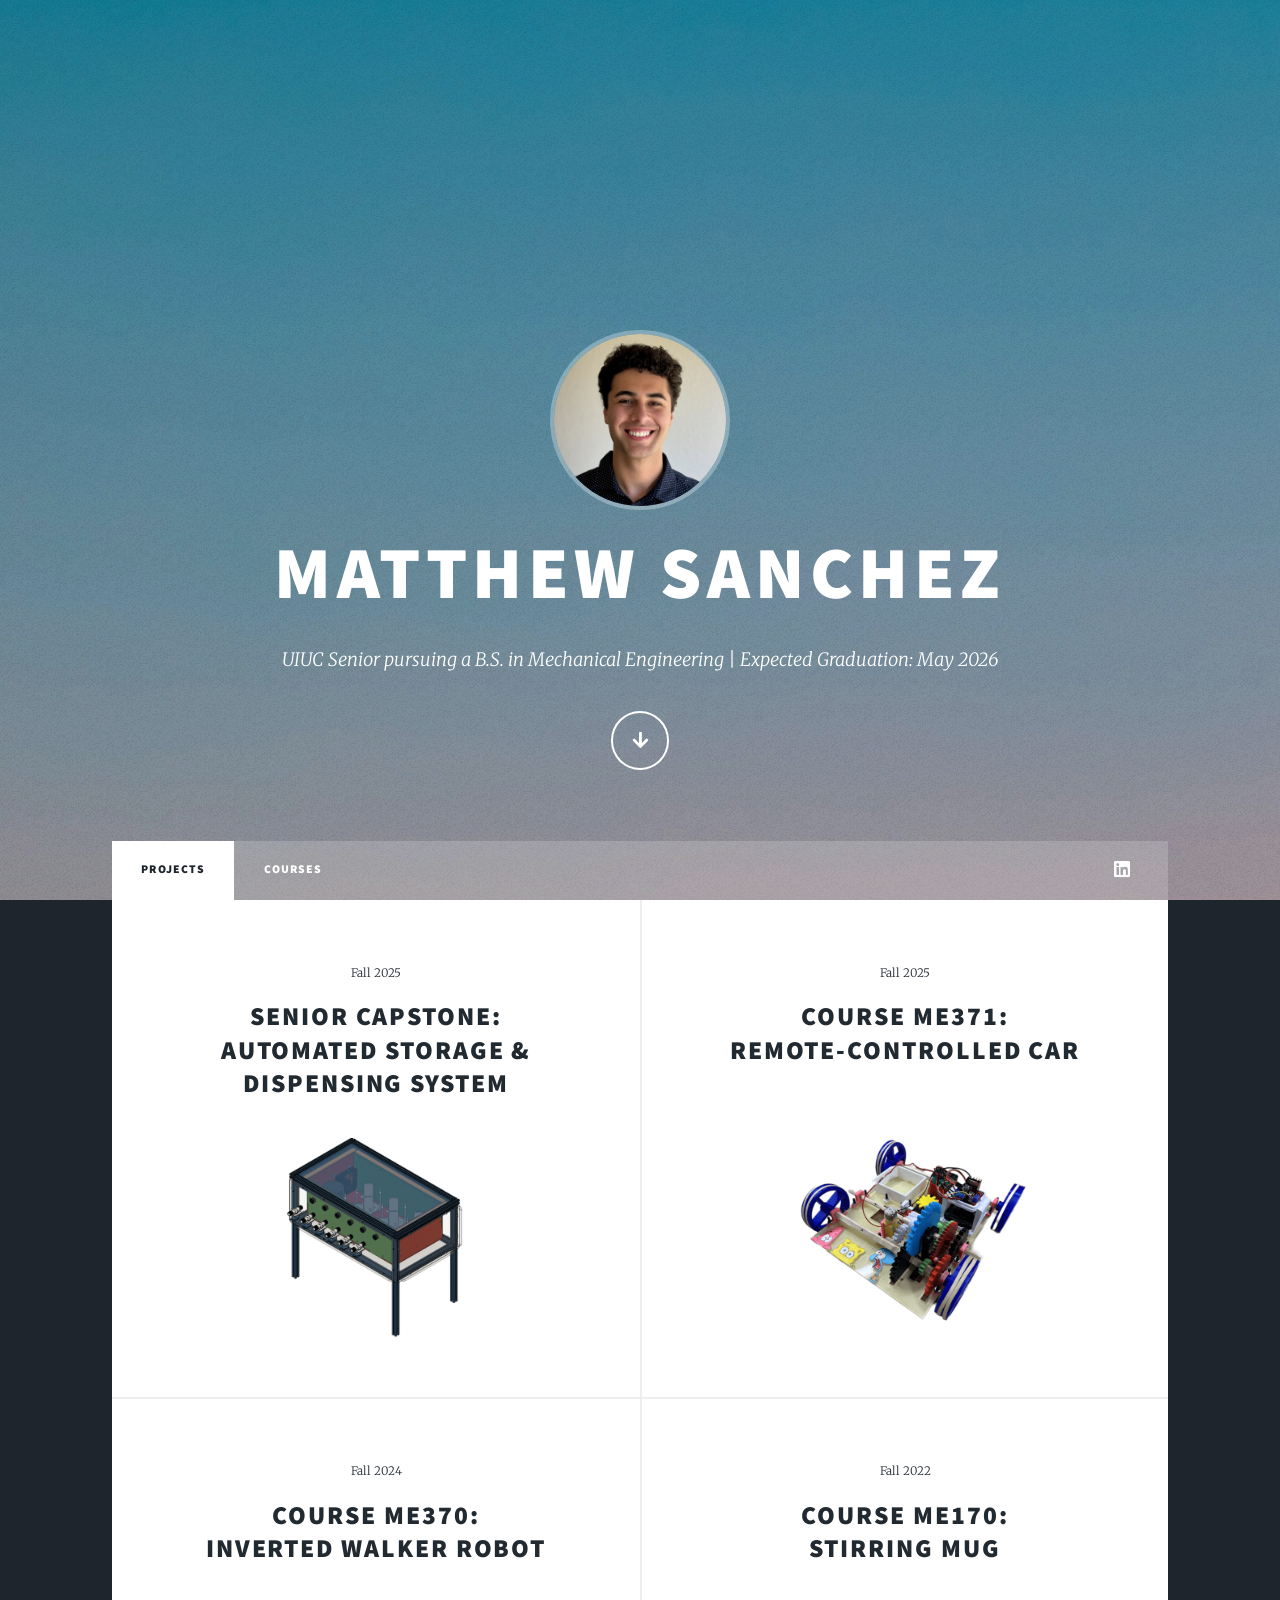
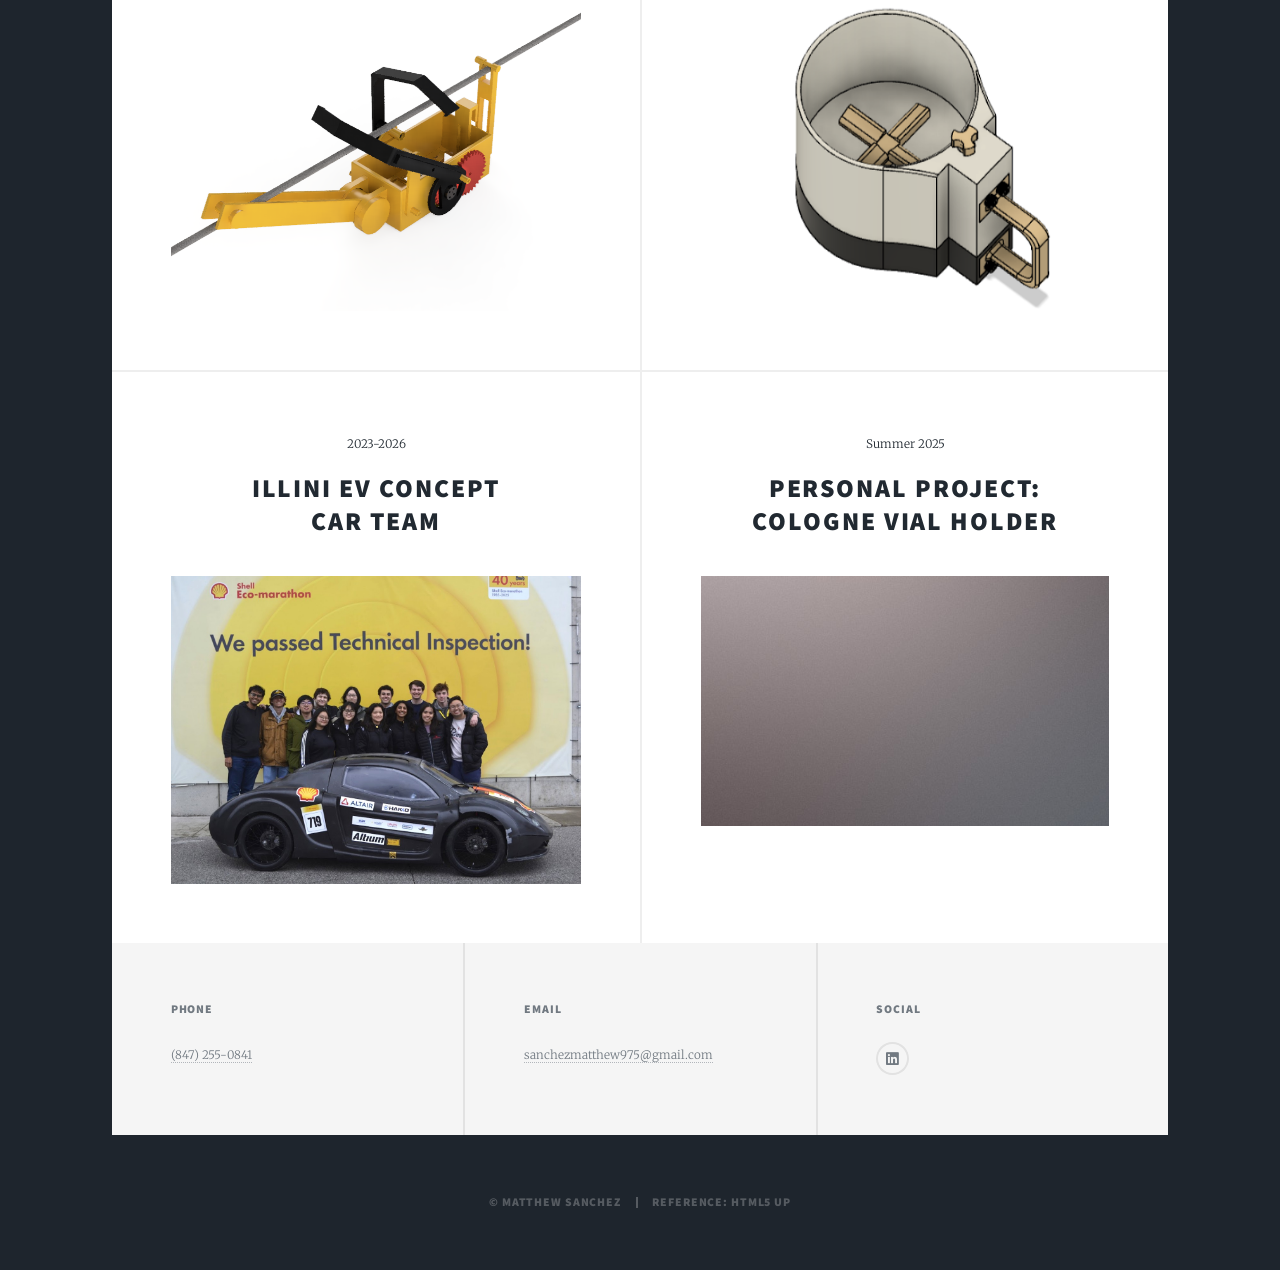
==== commit a24ebf7d: "updated the website" ====
--- a/index.html
+++ b/index.html
@@ -110,22 +110,18 @@
 								<article>
 									<header>
 										<span class="date">Fall 2022</span>
-										<h2><a href="#">Course ME170:<br />
+										<h2><a href="170.html">Course ME170:<br />
 										Stirring Mug</a></h2>
 									</header>
-									<a href="#" class="image fit"><img src="images/teamugpro2.png" alt="" /></a>
+									<a href="170.html" class="image fit"><img src="images/teamugpro2.png" alt="" /></a>
 								</article>
 								<article>
 									<header>
 										<span class="date">2023-2026</span>
-										<h2><a href="#">Illini EV Concept<br />
+										<h2><a href="illiniev.html">Illini EV Concept<br />
 										Car Team</a></h2>
 									</header>
-									<a href="#" class="image fit"><img src="images/pic06.jpg" alt="" /></a>
-									<p>Donec eget ex magna. Interdum et malesuada fames ac ante ipsum primis in faucibus. Pellentesque venenatis dolor imperdiet dolor mattis sagittis magna etiam.</p>
-									<ul class="actions special">
-										<li><a href="#" class="button">Full Story</a></li>
-									</ul>
+									<a href="illiniev.html" class="image fit"><img src="images/ev2pass.JPG" alt="" /></a>
 								</article>
 								<article>
 									<header>
@@ -134,10 +130,6 @@
 										Cologne Vial Holder</a></h2>
 									</header>
 									<a href="#" class="image fit"><img src="images/pic07.jpg" alt="" /></a>
-									<p>Donec eget ex magna. Interdum et malesuada fames ac ante ipsum primis in faucibus. Pellentesque venenatis dolor imperdiet dolor mattis sagittis magna etiam.</p>
-									<ul class="actions special">
-										<li><a href="#" class="button">Full Story</a></li>
-									</ul>
 								</article>
 							</section>
 					</div>
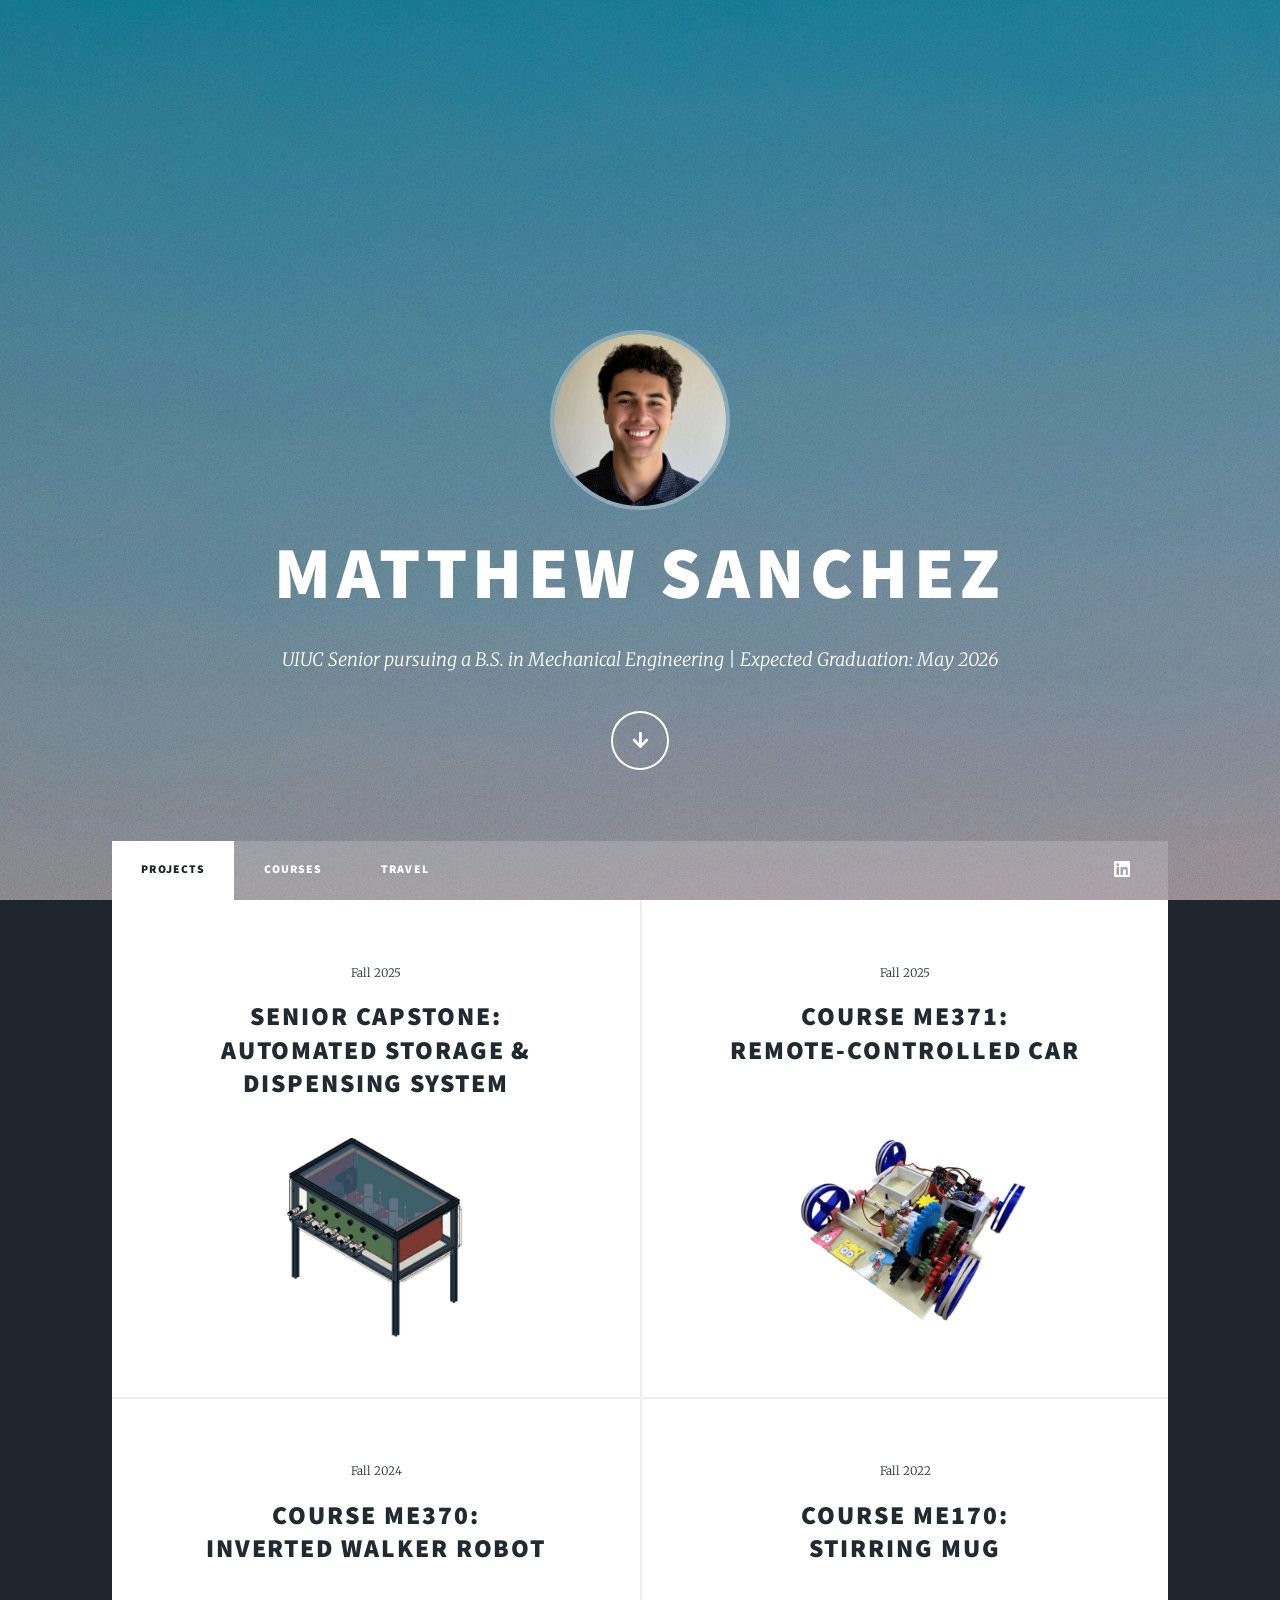
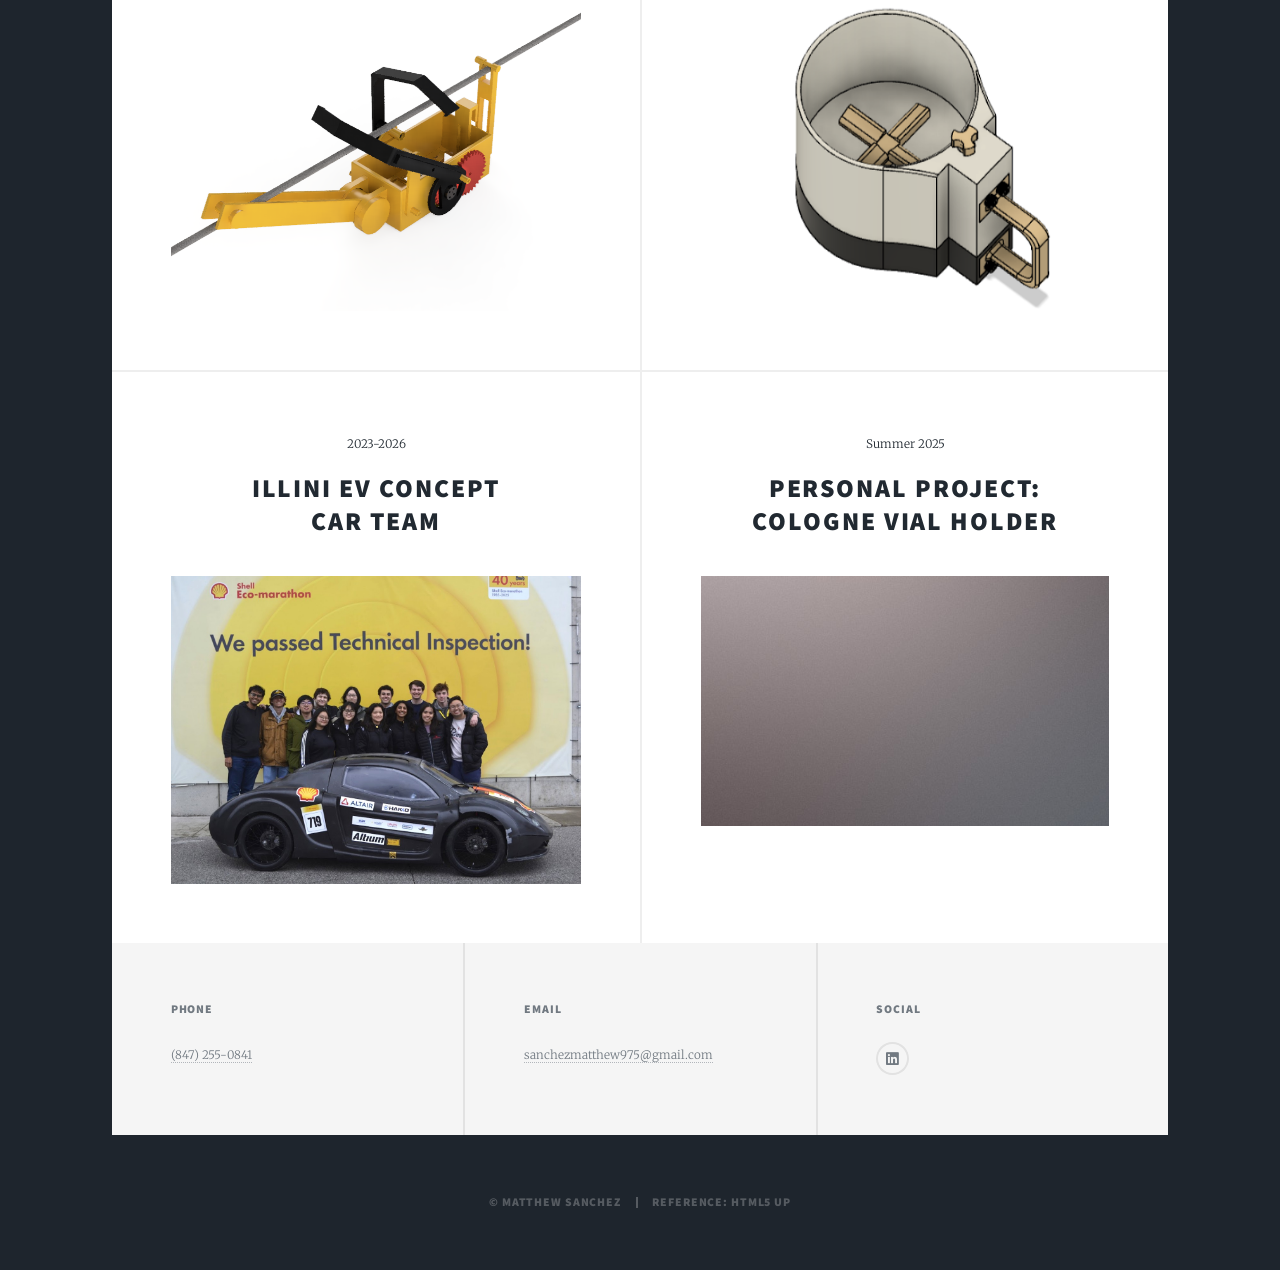
==== commit 82926010: "updated the website" ====
--- a/index.html
+++ b/index.html
@@ -54,6 +54,7 @@
 						<ul class="links">
 							<li class="active"><a href="index.html">Projects</a></li>
 							<li><a href="courses.html">Courses</a></li>
+							<li><a href="travel.html">Travel</a></li>
 							<!-- <li><a href="elements.html">Elements Reference</a></li> -->
 						</ul>
 						<ul class="icons">
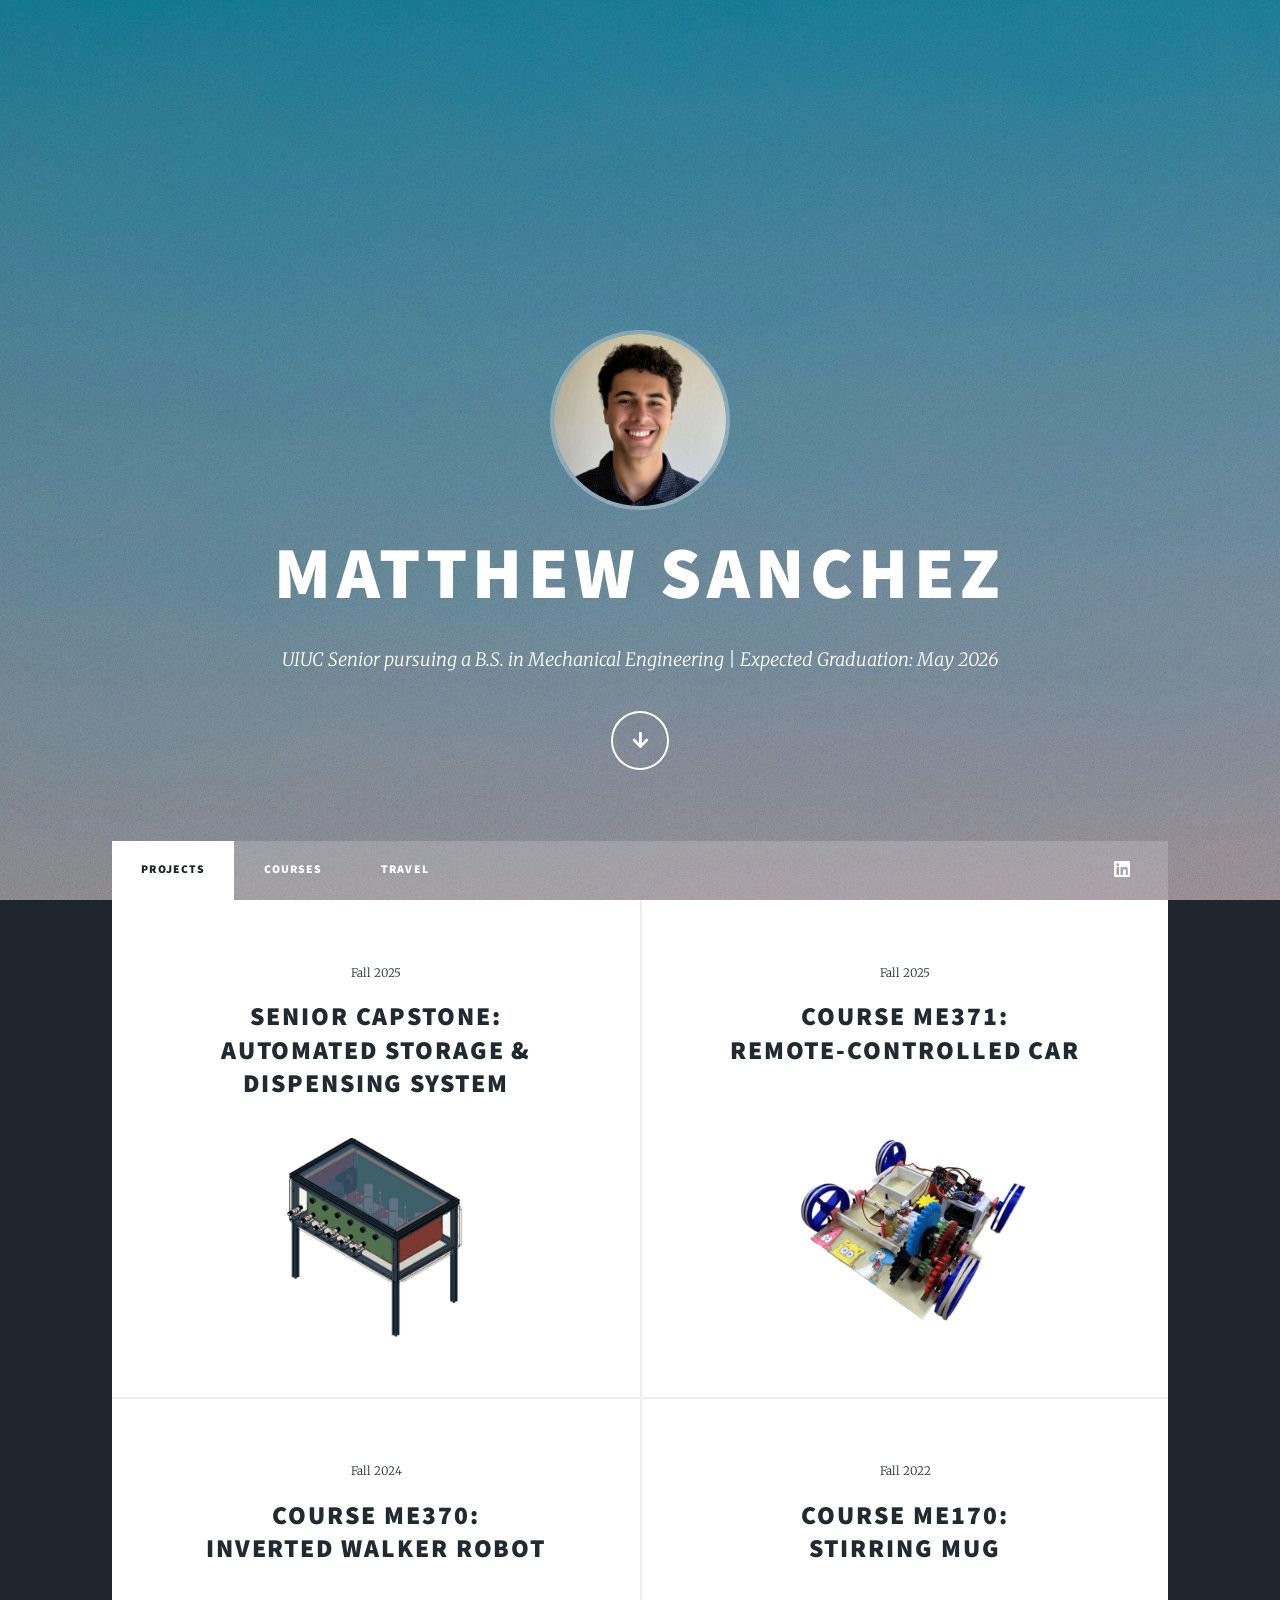
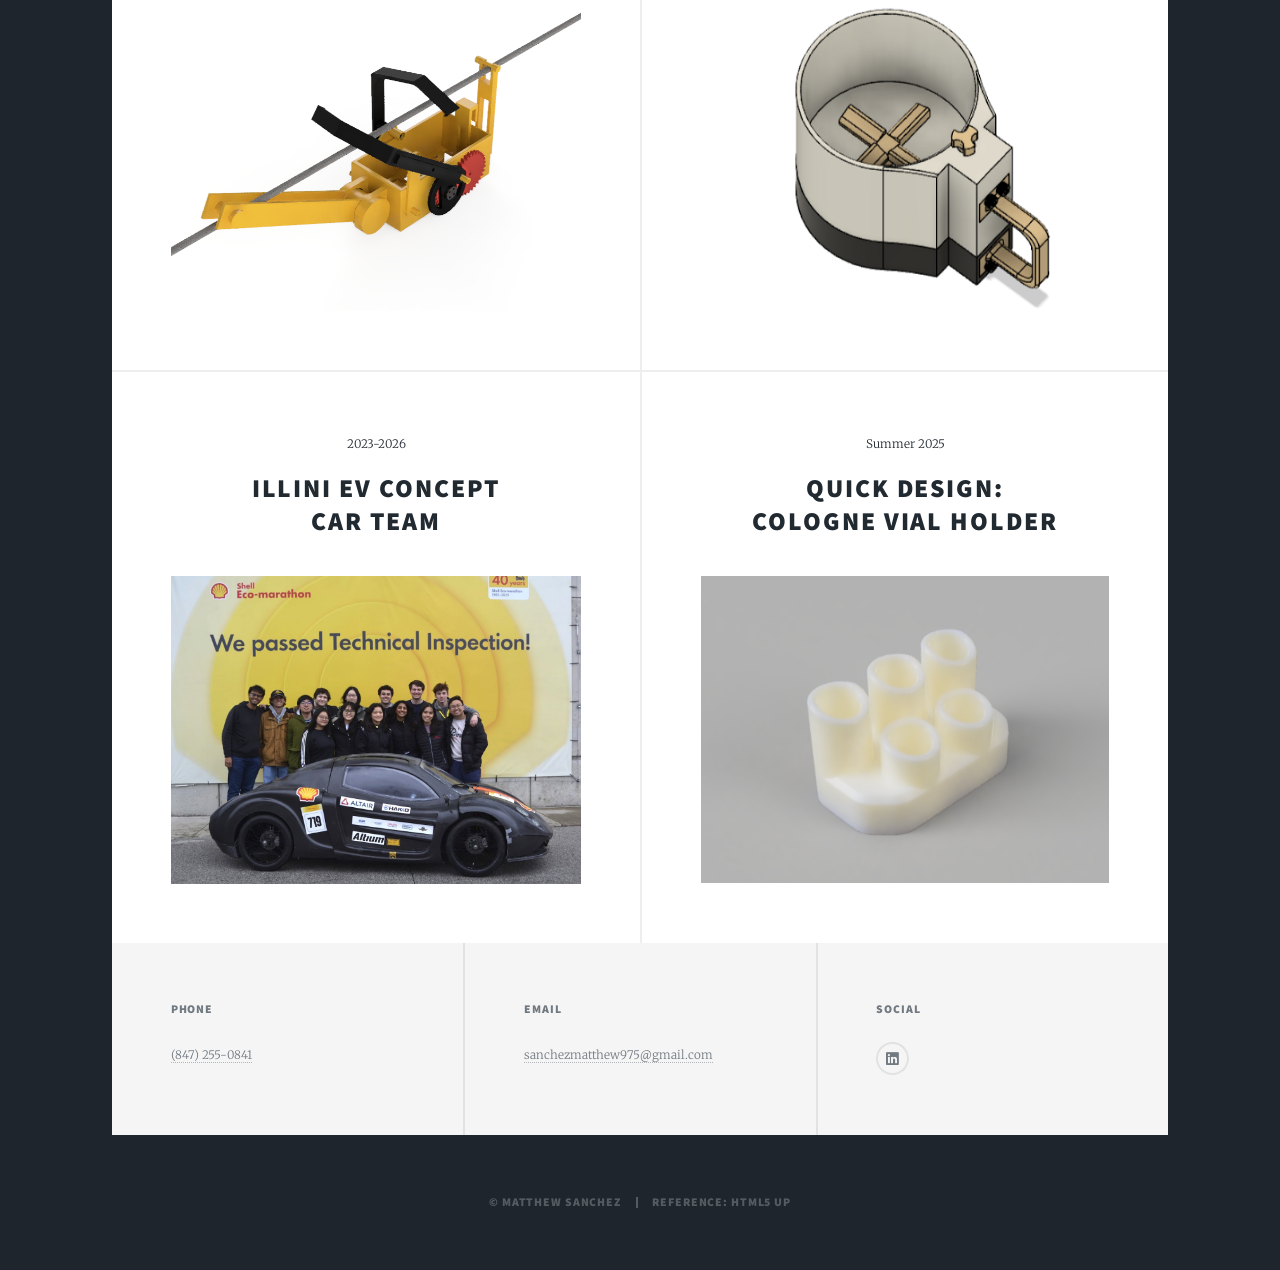
==== commit 1f0673f9: "updated the website" ====
--- a/index.html
+++ b/index.html
@@ -127,10 +127,10 @@
 								<article>
 									<header>
 										<span class="date">Summer 2025</span>
-										<h2><a href="#">Personal Project:<br />
+										<h2><a href="cologne.html">Quick Design:<br />
 										Cologne Vial Holder</a></h2>
 									</header>
-									<a href="#" class="image fit"><img src="images/pic07.jpg" alt="" /></a>
+									<a href="cologne.html" class="image fit"><img src="images/colognevialholder.png" alt="" /></a>
 								</article>
 							</section>
 					</div>
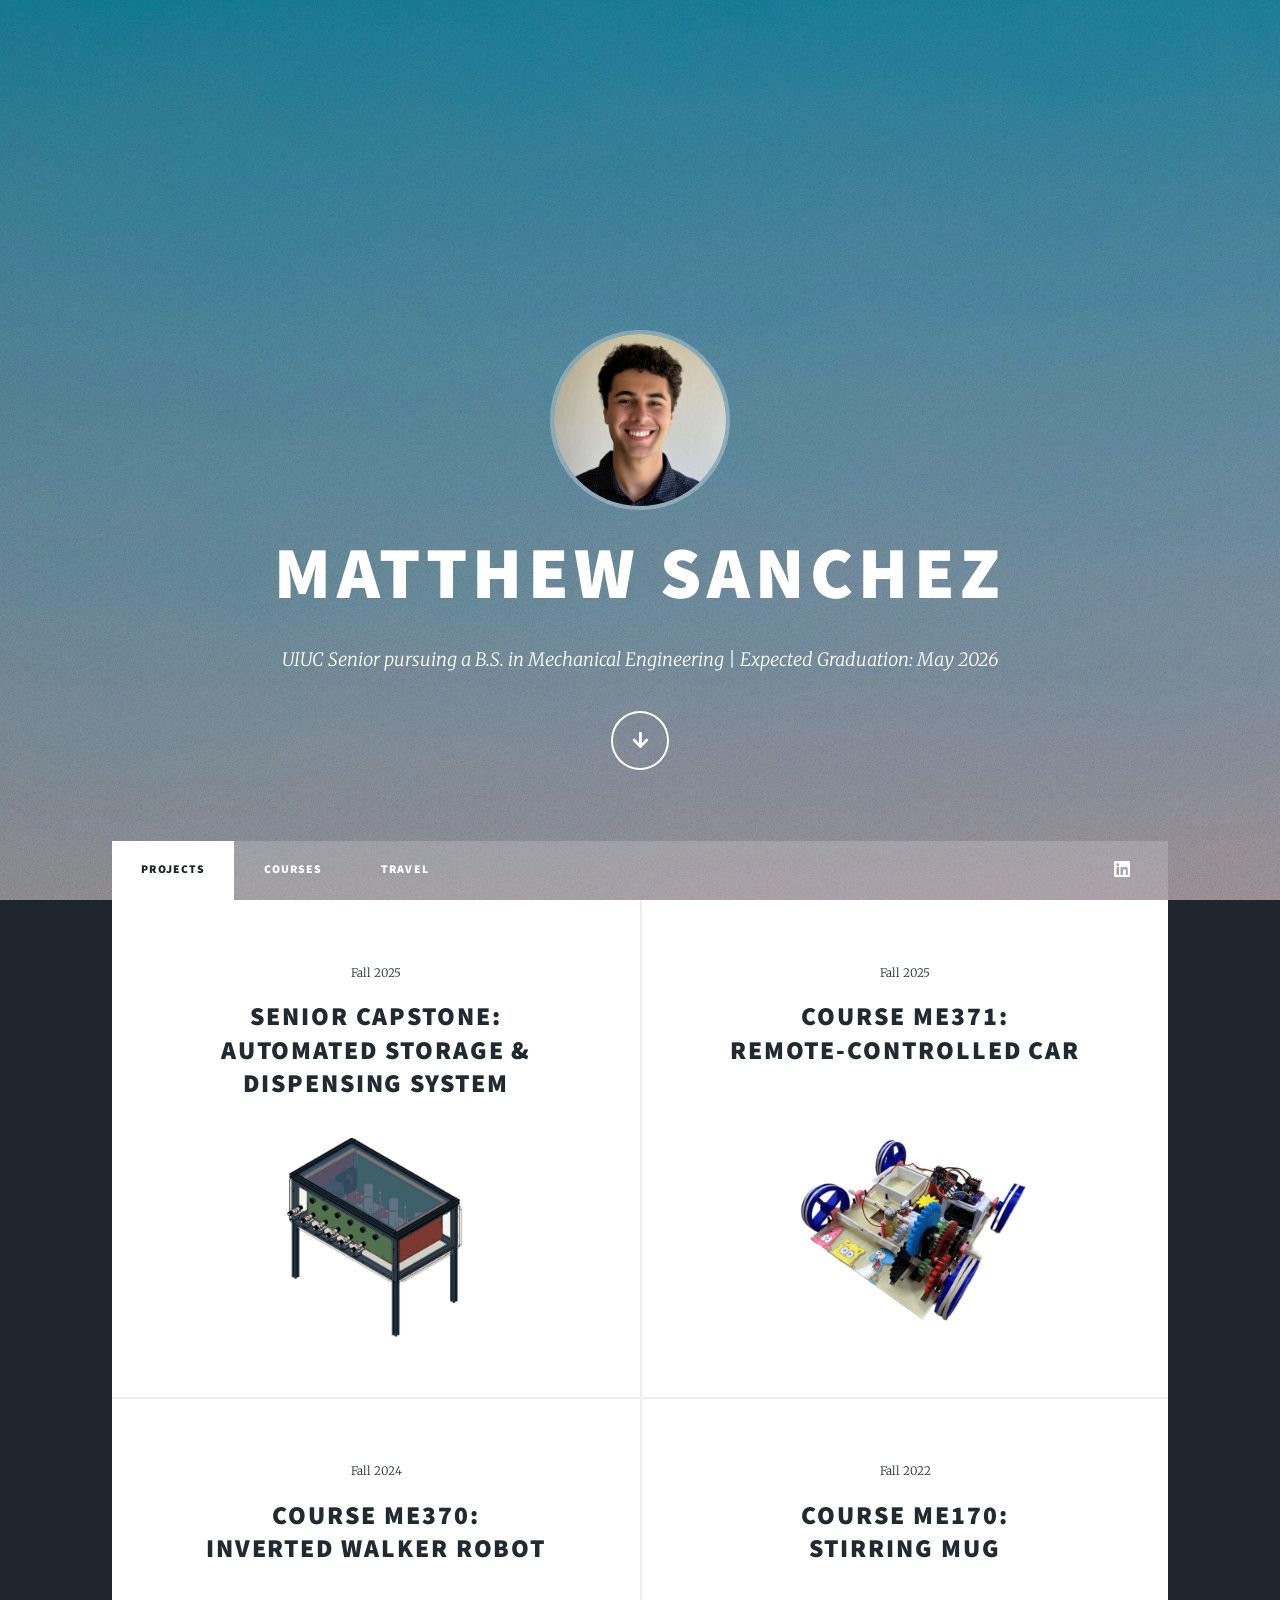
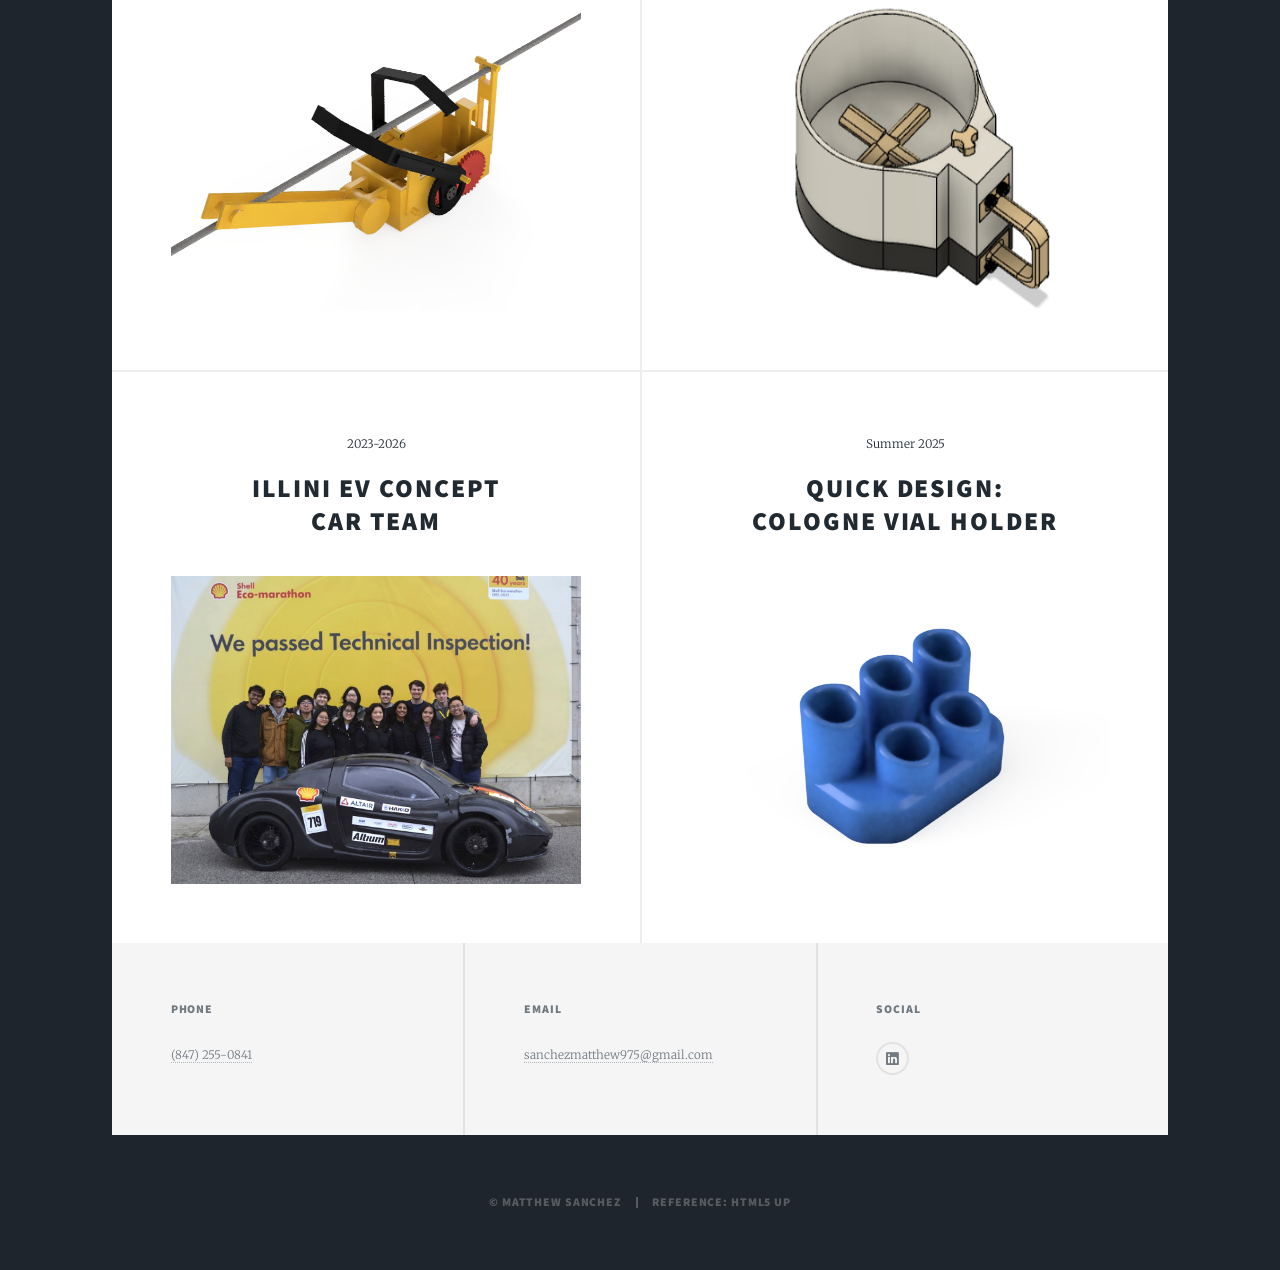
==== commit 97db3da9: "updated the website" ====
--- a/index.html
+++ b/index.html
@@ -130,7 +130,7 @@
 										<h2><a href="cologne.html">Quick Design:<br />
 										Cologne Vial Holder</a></h2>
 									</header>
-									<a href="cologne.html" class="image fit"><img src="images/colognevialholder.png" alt="" /></a>
+									<a href="cologne.html" class="image fit"><img src="images/colognetrialholder.png" alt="" /></a>
 								</article>
 							</section>
 					</div>
